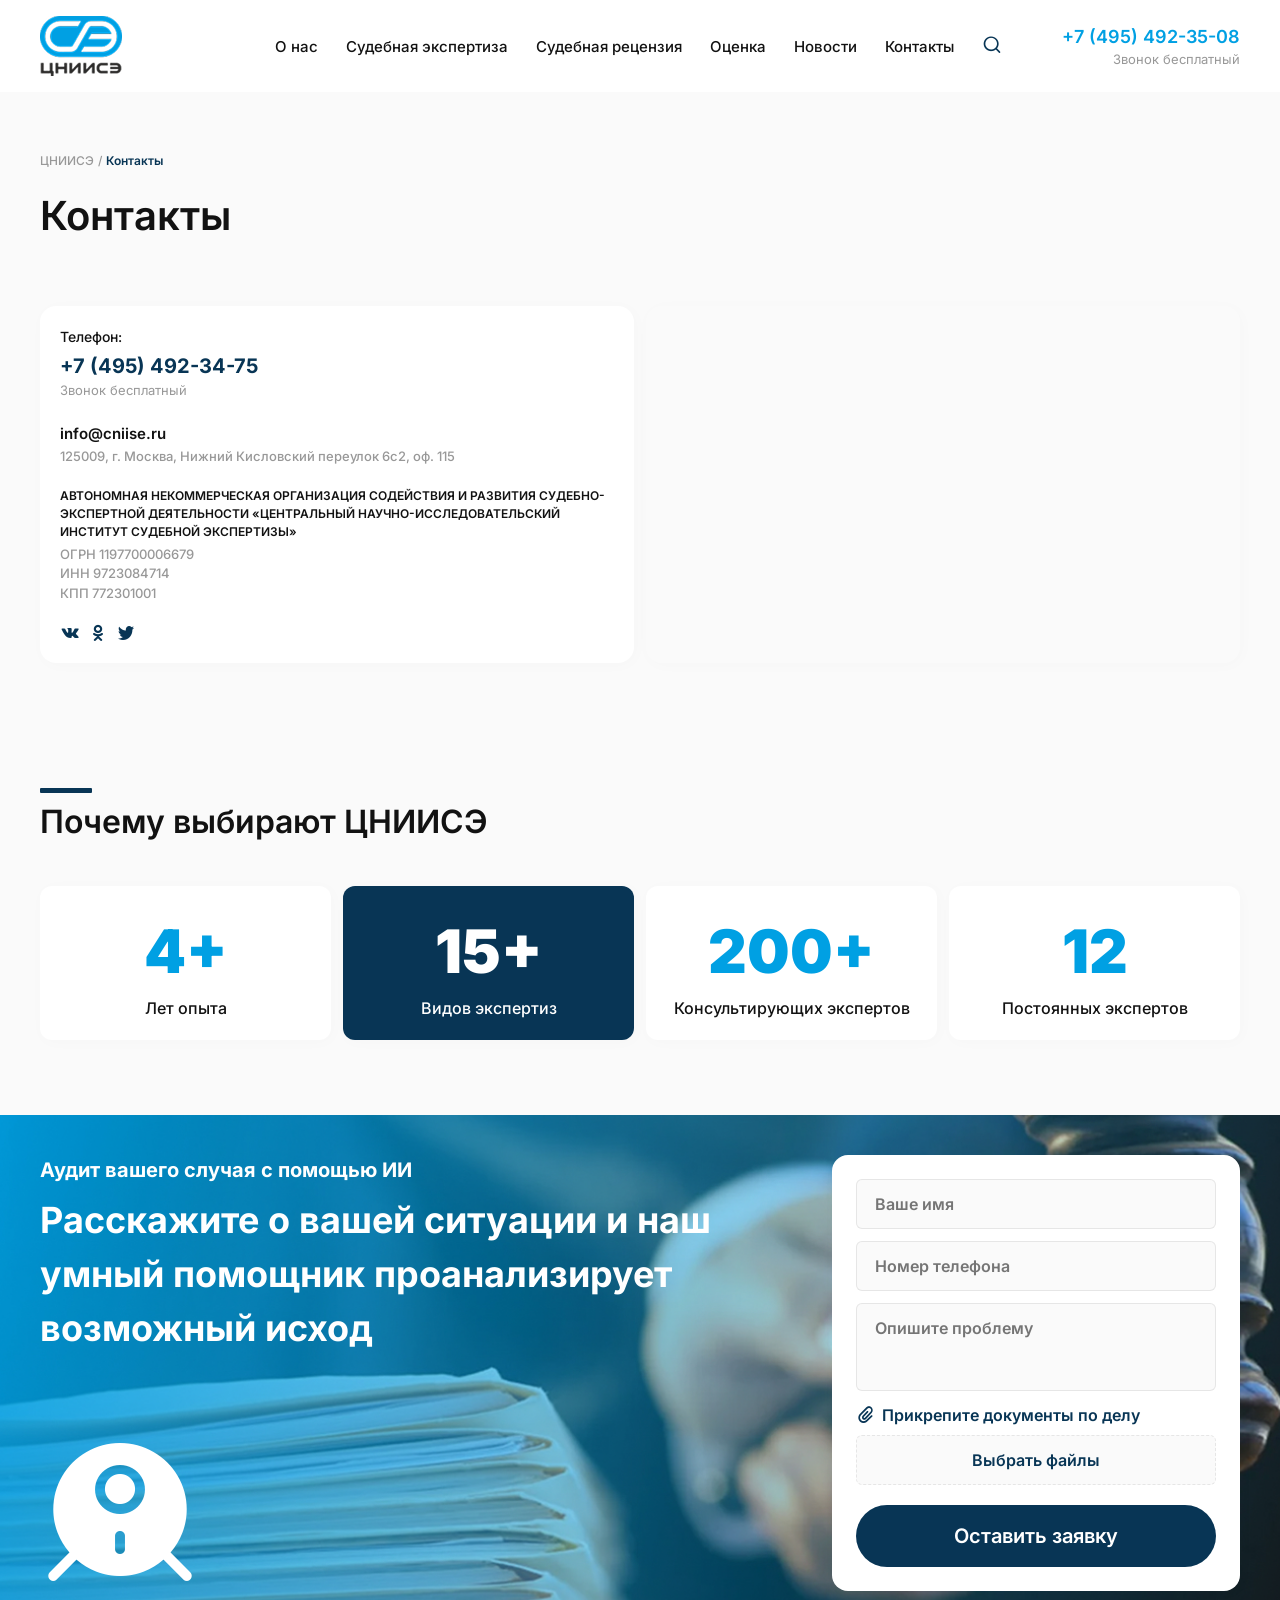
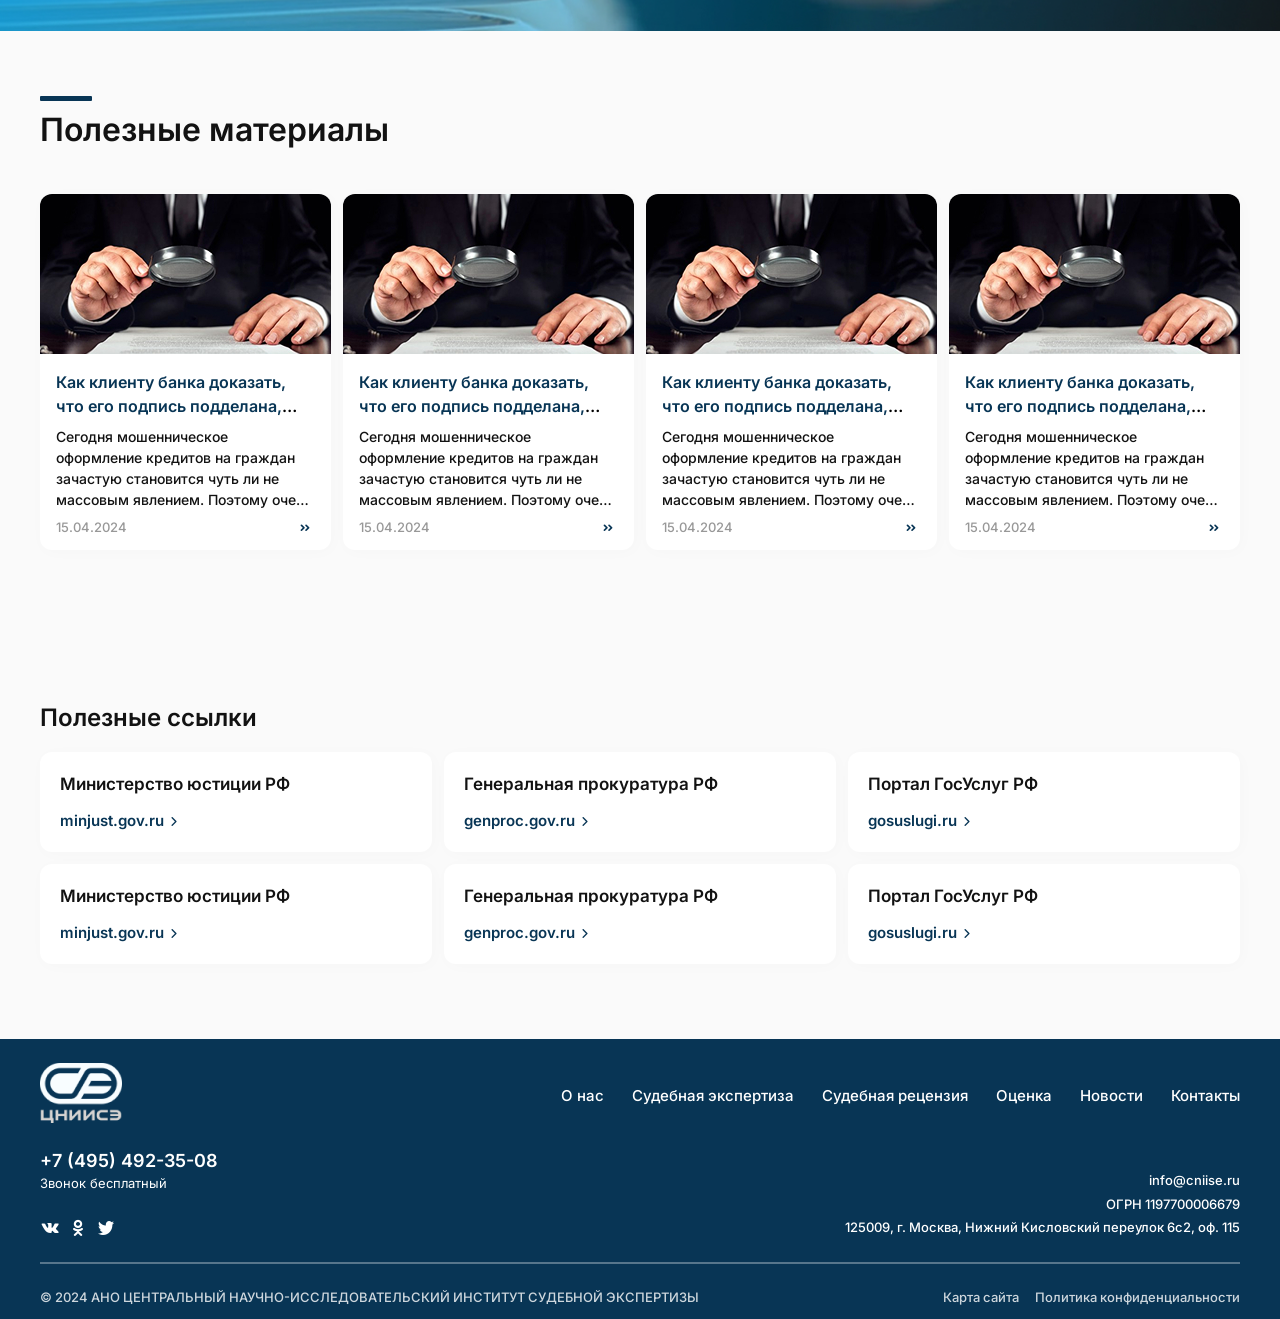
==== contacts.html @ 1721147f "first commit" ====
<!doctype html>
<html lang="en">
  <head>
    <meta charset="UTF-8" />
    <meta name="viewport" content="width=device-width, initial-scale=1.0" />
    <title>Contacts</title>
    <link rel="stylesheet" href="css/font.css" />
    <link rel="stylesheet" href="css/cniise-icons.css" />
    <link rel="stylesheet" href="css/swiper-bundle.min.css" />
    <link rel="stylesheet" href="css/style.css" />
  </head>

  <body>
    <header class="header">
      <div class="container">
        <div class="header__wrapper">
          <a href="#" class="header__logo"
            ><img src="img/logo.png" alt="ЦНИИСЭ"
          /></a>
          <div class="header__inner">
            <nav class="header__nav">
              <ul class="header__list">
                <li><a href="#">О нас</a></li>
                <li><a href="#">Судебная экспертиза</a></li>
                <li><a href="#">Судебная рецензия</a></li>
                <li><a href="#">Оценка</a></li>
                <li><a href="#">Новости</a></li>
                <li><a href="#">Контакты</a></li>
              </ul>
              <button class="header__search">
                <i class="icon-magnifier"></i>
              </button>
            </nav>
            <div class="header__contact">
              <a href="tel:+74954923508">+7 (495) 492-35-08</a>
              <span>Звонок бесплатный</span>
            </div>
          </div>
        </div>
      </div>
    </header>

    <main class="main">
      <section class="page-header">
        <div class="container">
          <nav class="breadcrumbs">
            <ol>
              <li><a href="#">ЦНИИСЭ</a></li>
              <li>Контакты</li>
            </ol>
          </nav>
          <h1 class="page-title">Контакты</h1>
        </div>
      </section>

      <section class="contacts">
        <div class="container">
          <div class="contacts__wrapper">
            <div class="contacts__card">
              <div class="contacts__card-phone">
                <div>Телефон:</div>
                <a href="tel:+74954923475">+7 (495) 492-34-75</a>
                <span>Звонок бесплатный</span>
              </div>
              <div class="contacts__card-info">
                <a href="mailto:info@cniise.ru">info@cniise.ru</a>
                <address>
                  125009, г. Москва, Нижний Кисловский переулок 6с2, оф. 115
                </address>
              </div>
              <div class="contacts__card-company">
                <p class="contacts__card-about">
                  АВТОНОМНАЯ НЕКОММЕРЧЕСКАЯ ОРГАНИЗАЦИЯ СОДЕЙСТВИЯ И РАЗВИТИЯ
                  СУДЕБНО-ЭКСПЕРТНОЙ ДЕЯТЕЛЬНОСТИ «ЦЕНТРАЛЬНЫЙ
                  НАУЧНО-ИССЛЕДОВАТЕЛЬСКИЙ ИНСТИТУТ СУДЕБНОЙ ЭКСПЕРТИЗЫ»
                </p>
                <div class="contacts__card-details">
                  <div>ОГРН 1197700006679</div>
                  <div>ИНН 9723084714</div>
                  <div>КПП 772301001</div>
                </div>
              </div>
              <div class="contacts__card-social">
                <a href="#"><i class="icon-vk"></i></a>
                <a href="#"><i class="icon-odnoklassniki"></i></a>
                <a href="#"><i class="icon-twitter"></i></a>
              </div>
            </div>
            <div class="contacts__map">
              <script
                type="text/javascript"
                charset="utf-8"
                async
                src="https://api-maps.yandex.ru/services/constructor/1.0/js/?um=constructor%3A1b1fb6edeef3d61a276e6dea4235d1ed98db77fc0da436e5930deaea07fbec72&amp;width=100%25&amp;height=auto&amp;lang=ru_RU&amp;scroll=true"
              ></script>
            </div>
          </div>
        </div>
      </section>

      <section class="choice section">
        <div class="container">
          <h2 class="title title_section">Почему выбирают ЦНИИСЭ</h2>
          <div class="choice__wrapper">
            <div class="choice__counter">
              <div class="choice__counter-state">4+</div>
              <div class="choice__counter-text">Лет опыта</div>
            </div>
            <div class="choice__counter choice__counter_accent">
              <div class="choice__counter-state">15+</div>
              <div class="choice__counter-text">Видов экспертиз</div>
            </div>
            <div class="choice__counter">
              <div class="choice__counter-state">200+</div>
              <div class="choice__counter-text">Консультирующих экспертов</div>
            </div>
            <div class="choice__counter">
              <div class="choice__counter-state">12</div>
              <div class="choice__counter-text">Постоянных экспертов</div>
            </div>
          </div>
        </div>
      </section>

      <section class="cta">
        <div class="container">
          <div class="cta__grid">
            <div class="cta__wrapper">
              <div class="cta__text">
                <h2>Аудит вашего случая с помощью ИИ</h2>
                <p>
                  Расскажите о вашей ситуации и наш умный помощник
                  проанализирует возможный исход
                </p>
              </div>
              <i class="icon-smart-vacuum-cleaner"></i>
            </div>
            <form action="#" class="form">
              <input
                class="input"
                type="text"
                name="userName"
                id="userName"
                placeholder="Ваше имя"
                required
              />
              <input
                class="input"
                type="tel"
                name="userTel"
                id="userTel"
                placeholder="Номер телефона"
                required
              />
              <textarea
                class="input input_textarea"
                name="userMessage"
                id="userMessage"
                placeholder="Опишите проблему"
              ></textarea>
              <div class="file">
                <div class="file__title">
                  <i class="icon-attach"></i>
                  <span>Прикрепите документы по делу</span>
                </div>
                <label class="file__drop">
                  <input type="file" class="file__input" multiple hidden />
                  Выбрать файлы
                </label>
                <div class="file__list"></div>
              </div>
              <button class="button button_submit" type="submit">
                Оставить заявку
              </button>
            </form>
          </div>
        </div>
      </section>

      <section class="materials section">
        <div class="container">
          <h2 class="title title_section">Полезные материалы</h2>
          <div class="materials__wrapper">
            <div class="materials__item">
              <a href="#" class="materials__item-image"
                ><img src="img/post.jpg" alt="Post"
              /></a>
              <div class="materials__item-body">
                <h3 class="materials__item-title">
                  <a href="#"
                    >Как клиенту банка доказать, что его подпись подделана,
                    объяснил Верховный суд</a
                  >
                </h3>
                <p class="materials__item-excerpt">
                  Сегодня мошенническое оформление кредитов на граждан зачастую
                  становится чуть ли не массовым явлением. Поэтому очень важным
                  можно назвать разъяснения, которые сделал Верховный суд РФ.
                  Высокая судебная инстанция объяснила, как следует поступать в
                  спорных случаях, если надо удостовериться в правильности
                  подписи клиента банка.
                </p>
              </div>
              <div class="materials__item-footer">
                <time datetime="2024-04-15">15.04.2024</time>
                <a href="#"><i class="icon-double-chevron-right"></i></a>
              </div>
            </div>
            <div class="materials__item">
              <a href="#" class="materials__item-image"
                ><img src="img/post.jpg" alt="Post"
              /></a>
              <div class="materials__item-body">
                <h3 class="materials__item-title">
                  <a href="#"
                    >Как клиенту банка доказать, что его подпись подделана,
                    объяснил Верховный суд</a
                  >
                </h3>
                <p class="materials__item-excerpt">
                  Сегодня мошенническое оформление кредитов на граждан зачастую
                  становится чуть ли не массовым явлением. Поэтому очень важным
                  можно назвать разъяснения, которые сделал Верховный суд РФ.
                  Высокая судебная инстанция объяснила, как следует поступать в
                  спорных случаях, если надо удостовериться в правильности
                  подписи клиента банка.
                </p>
              </div>
              <div class="materials__item-footer">
                <time datetime="2024-04-15">15.04.2024</time>
                <a href="#"><i class="icon-double-chevron-right"></i></a>
              </div>
            </div>
            <div class="materials__item">
              <a href="#" class="materials__item-image"
                ><img src="img/post.jpg" alt="Post"
              /></a>
              <div class="materials__item-body">
                <h3 class="materials__item-title">
                  <a href="#"
                    >Как клиенту банка доказать, что его подпись подделана,
                    объяснил Верховный суд</a
                  >
                </h3>
                <p class="materials__item-excerpt">
                  Сегодня мошенническое оформление кредитов на граждан зачастую
                  становится чуть ли не массовым явлением. Поэтому очень важным
                  можно назвать разъяснения, которые сделал Верховный суд РФ.
                  Высокая судебная инстанция объяснила, как следует поступать в
                  спорных случаях, если надо удостовериться в правильности
                  подписи клиента банка.
                </p>
              </div>
              <div class="materials__item-footer">
                <time datetime="2024-04-15">15.04.2024</time>
                <a href="#"><i class="icon-double-chevron-right"></i></a>
              </div>
            </div>
            <div class="materials__item">
              <a href="#" class="materials__item-image"
                ><img src="img/post.jpg" alt="Post"
              /></a>
              <div class="materials__item-body">
                <h3 class="materials__item-title">
                  <a href="#"
                    >Как клиенту банка доказать, что его подпись подделана,
                    объяснил Верховный суд</a
                  >
                </h3>
                <p class="materials__item-excerpt">
                  Сегодня мошенническое оформление кредитов на граждан зачастую
                  становится чуть ли не массовым явлением. Поэтому очень важным
                  можно назвать разъяснения, которые сделал Верховный суд РФ.
                  Высокая судебная инстанция объяснила, как следует поступать в
                  спорных случаях, если надо удостовериться в правильности
                  подписи клиента банка.
                </p>
              </div>
              <div class="materials__item-footer">
                <time datetime="2024-04-15">15.04.2024</time>
                <a href="#"><i class="icon-double-chevron-right"></i></a>
              </div>
            </div>
          </div>
        </div>
      </section>

      <section class="links section">
        <div class="container">
          <h2 class="title">Полезные ссылки</h2>
          <div class="links__wrapper">
            <div class="links__item">
              <h3 class="links__item-name">Министерство юстиции РФ</h3>
              <a href="#" class="links__item-site" target="_blank">
                <span>minjust.gov.ru</span>
                <i class="icon-right-arrow"></i>
              </a>
            </div>
            <div class="links__item">
              <h3 class="links__item-name">Генеральная прокуратура РФ</h3>
              <a href="#" class="links__item-site" target="_blank">
                <span>genproc.gov.ru</span>
                <i class="icon-right-arrow"></i>
              </a>
            </div>
            <div class="links__item">
              <h3 class="links__item-name">Портал ГосУслуг РФ</h3>
              <a href="#" class="links__item-site" target="_blank">
                <span>gosuslugi.ru</span>
                <i class="icon-right-arrow"></i>
              </a>
            </div>
            <div class="links__item">
              <h3 class="links__item-name">Министерство юстиции РФ</h3>
              <a href="#" class="links__item-site" target="_blank">
                <span>minjust.gov.ru</span>
                <i class="icon-right-arrow"></i>
              </a>
            </div>
            <div class="links__item">
              <h3 class="links__item-name">Генеральная прокуратура РФ</h3>
              <a href="#" class="links__item-site" target="_blank">
                <span>genproc.gov.ru</span>
                <i class="icon-right-arrow"></i>
              </a>
            </div>
            <div class="links__item">
              <h3 class="links__item-name">Портал ГосУслуг РФ</h3>
              <a href="#" class="links__item-site" target="_blank">
                <span>gosuslugi.ru</span>
                <i class="icon-right-arrow"></i>
              </a>
            </div>
          </div>
        </div>
      </section>
    </main>

    <footer class="footer">
      <div class="container">
        <div class="footer__wrapper">
          <div class="footer__left">
            <a href="#" class="footer__logo"
              ><img src="img/logo-white.png" alt="ЦНИИСЭ"
            /></a>
            <div class="footer__contacts">
              <div class="footer__phone">
                <a href="tel:+74954923508">+7 (495) 492-35-08</a>
                <span>Звонок бесплатный</span>
              </div>
              <div class="footer__social">
                <a href="#"><i class="icon-vk"></i></a>
                <a href="#"><i class="icon-odnoklassniki"></i></a>
                <a href="#"><i class="icon-twitter"></i></a>
              </div>
            </div>
          </div>
          <div class="footer__right">
            <nav class="footer__nav">
              <ul>
                <li><a href="#">О нас</a></li>
                <li><a href="#">Судебная экспертиза</a></li>
                <li><a href="#">Судебная рецензия</a></li>
                <li><a href="#">Оценка</a></li>
                <li><a href="#">Новости</a></li>
                <li><a href="#">Контакты</a></li>
              </ul>
            </nav>
            <div class="footer__info">
              <a href="mailto:info@cniise.ru">info@cniise.ru</a>
              <div>ОГРН 1197700006679</div>
              <address>
                125009, г. Москва, Нижний Кисловский переулок 6с2, оф. 115
              </address>
            </div>
          </div>
        </div>
        <div class="footer__line"></div>
        <div class="footer__bottom">
          <div class="footer__copyright">
            © 2024 АНО ЦЕНТРАЛЬНЫЙ НАУЧНО-ИССЛЕДОВАТЕЛЬСКИЙ ИНСТИТУТ СУДЕБНОЙ
            ЭКСПЕРТИЗЫ
          </div>
          <div class="footer__links">
            <a href="#">Карта сайта</a>
            <a href="#">Политика конфиденциальности</a>
          </div>
        </div>
      </div>
    </footer>

    <script src="js/swiper-bundle.min.js"></script>
    <script src="js/script.js"></script>
  </body>
</html>
---- css/font.css ----
/* inter-regular - cyrillic_latin */
@font-face {
  font-display: swap; /* Check https://developer.mozilla.org/en-US/docs/Web/CSS/@font-face/font-display for other options. */
  font-family: "Inter";
  font-style: normal;
  font-weight: 400;
  src: url("../font/inter-v20-cyrillic_latin-regular.woff2") format("woff2"); /* Chrome 36+, Opera 23+, Firefox 39+, Safari 12+, iOS 10+ */
}
/* inter-500 - cyrillic_latin */
@font-face {
  font-display: swap; /* Check https://developer.mozilla.org/en-US/docs/Web/CSS/@font-face/font-display for other options. */
  font-family: "Inter";
  font-style: normal;
  font-weight: 500;
  src: url("../font/inter-v20-cyrillic_latin-500.woff2") format("woff2"); /* Chrome 36+, Opera 23+, Firefox 39+, Safari 12+, iOS 10+ */
}
/* inter-600 - cyrillic_latin */
@font-face {
  font-display: swap; /* Check https://developer.mozilla.org/en-US/docs/Web/CSS/@font-face/font-display for other options. */
  font-family: "Inter";
  font-style: normal;
  font-weight: 600;
  src: url("../font/inter-v20-cyrillic_latin-600.woff2") format("woff2"); /* Chrome 36+, Opera 23+, Firefox 39+, Safari 12+, iOS 10+ */
}
/* inter-700 - cyrillic_latin */
@font-face {
  font-display: swap; /* Check https://developer.mozilla.org/en-US/docs/Web/CSS/@font-face/font-display for other options. */
  font-family: "Inter";
  font-style: normal;
  font-weight: 700;
  src: url("../font/inter-v20-cyrillic_latin-700.woff2") format("woff2"); /* Chrome 36+, Opera 23+, Firefox 39+, Safari 12+, iOS 10+ */
}
/* inter-900 - cyrillic_latin */
@font-face {
  font-display: swap; /* Check https://developer.mozilla.org/en-US/docs/Web/CSS/@font-face/font-display for other options. */
  font-family: "Inter";
  font-style: normal;
  font-weight: 900;
  src: url("../font/inter-v20-cyrillic_latin-900.woff2") format("woff2"); /* Chrome 36+, Opera 23+, Firefox 39+, Safari 12+, iOS 10+ */
}
---- css/cniise-icons.css ----
@font-face {
  font-family: "cniise-icons";
  src: url("../font/cniise-icons.eot?21814884");
  src:
    url("../font/cniise-icons.eot?21814884#iefix") format("embedded-opentype"),
    url("../font/cniise-icons.woff2?21814884") format("woff2"),
    url("../font/cniise-icons.woff?21814884") format("woff"),
    url("../font/cniise-icons.ttf?21814884") format("truetype"),
    url("../font/cniise-icons.svg?21814884#cniise-icons") format("svg");
  font-weight: normal;
  font-style: normal;
}
/* Chrome hack: SVG is rendered more smooth in Windozze. 100% magic, uncomment if you need it. */
/* Note, that will break hinting! In other OS-es font will be not as sharp as it could be */
/*
@media screen and (-webkit-min-device-pixel-ratio:0) {
  @font-face {
    font-family: 'cniise-icons';
    src: url('../font/cniise-icons.svg?21814884#cniise-icons') format('svg');
  }
}
*/
[class^="icon-"]:before,
[class*=" icon-"]:before {
  font-family: "cniise-icons";
  font-style: normal;
  font-weight: normal;
  speak: never;

  display: inline-block;
  text-decoration: inherit;
  width: 1em;
  /* margin-right: 0.2em; */
  text-align: center;
  /* opacity: .8; */

  /* For safety - reset parent styles, that can break glyph codes*/
  font-variant: normal;
  text-transform: none;

  /* fix buttons height, for twitter bootstrap */
  line-height: 1em;

  /* Animation center compensation - margins should be symmetric */
  /* remove if not needed */
  /* margin-left: 0.2em; */

  /* you can be more comfortable with increased icons size */
  /* font-size: 120%; */

  /* Font smoothing. That was taken from TWBS */
  -webkit-font-smoothing: antialiased;
  -moz-osx-font-smoothing: grayscale;

  /* Uncomment for 3D effect */
  /* text-shadow: 1px 1px 1px rgba(127, 127, 127, 0.3); */
}

.icon-banknote:before {
  content: "\e800";
} /* '' */
.icon-buildings:before {
  content: "\e801";
} /* '' */
.icon-cup-star:before {
  content: "\e802";
} /* '' */
.icon-graph:before {
  content: "\e803";
} /* '' */
.icon-heart-pulse:before {
  content: "\e804";
} /* '' */
.icon-minimalistic-magnifer:before {
  content: "\e805";
} /* '' */
.icon-money-bag:before {
  content: "\e806";
} /* '' */
.icon-pen:before {
  content: "\e807";
} /* '' */
.icon-monitor:before {
  content: "\e808";
} /* '' */
.icon-smart-vacuum-cleaner:before {
  content: "\e809";
} /* '' */
.icon-star:before {
  content: "\e80a";
} /* '' */
.icon-odnoklassniki:before {
  content: "\e80b";
} /* '' */
.icon-text-square:before {
  content: "\e80c";
} /* '' */
.icon-vk:before {
  content: "\e80d";
} /* '' */
.icon-test-tube:before {
  content: "\e80e";
} /* '' */
.icon-users-group-rounded:before {
  content: "\e80f";
} /* '' */
.icon-twitter:before {
  content: "\e810";
} /* '' */
.icon-document-text:before {
  content: "\e811";
} /* '' */
.icon-wallet-money:before {
  content: "\e812";
} /* '' */
.icon-attach:before {
  content: "\e813";
} /* '' */
.icon-close:before {
  content: "\e814";
} /* '' */
.icon-magnifier:before {
  content: "\e815";
} /* '' */
.icon-menu:before {
  content: "\e816";
} /* '' */
.icon-double-chevron-right:before {
  content: "\e817";
} /* '' */
.icon-left-arrow:before {
  content: "\e818";
} /* '' */
.icon-right-arrow:before {
  content: "\e819";
} /* '' */
.icon-down-arrow:before {
  content: "\e81a";
} /* '' */
---- css/style.css ----
*, *::before, *::after {
  box-sizing: border-box;
}

*:not(dialog) {
  margin: 0;
}

html {
  interpolate-size: allow-keywords;
}

body {
  line-height: 1.5;
  -webkit-font-smoothing: antialiased;
}

img, picture, video, canvas, svg {
  display: block;
  max-width: 100%;
}

input, button, textarea, select {
  font: inherit;
}

p, h1, h2, h3, h4, h5, h6 {
  overflow-wrap: break-word;
}

p {
  text-wrap: pretty;
}

h1, h2, h3, h4, h5, h6 {
  text-wrap: balance;
}

#root, #__next {
  isolation: isolate;
}

html {
  font-family: "Inter", sans-serif;
}

body {
  background: #fafafa;
}

.page {
  background: url("../img/bg-page.svg") center center/cover no-repeat;
}

.container {
  max-width: 1200px;
  margin: 0 auto;
  position: relative;
}

.header {
  padding: 16px 0;
  background: #fff;
}
.header__wrapper {
  display: flex;
  align-items: center;
  justify-content: space-between;
}
.header__inner {
  display: flex;
  align-items: center;
  -moz-column-gap: 60px;
       column-gap: 60px;
}
.header__nav {
  display: flex;
  align-items: center;
  -moz-column-gap: 28px;
       column-gap: 28px;
}
.header__list {
  display: flex;
  align-items: center;
  -moz-column-gap: 28px;
       column-gap: 28px;
  list-style-type: none;
  padding: 0;
}
.header__list a {
  font-weight: 500;
  font-size: 15px;
  color: #121212;
  text-decoration: none;
  transition: all 0.25s;
}
.header__list a:hover {
  color: #00a0e3;
}
.header__search {
  border: none;
  background: none;
  padding: 0;
  cursor: pointer;
  color: #083555;
  transition: all 0.25s;
}
.header__search:hover {
  color: #00a0e3;
}
.header__search i {
  font-size: 20px;
  line-height: 20px;
}
.header__contact {
  display: flex;
  flex-direction: column;
  align-items: end;
}
.header__contact a {
  font-weight: 600;
  font-size: 18px;
  color: #00a0e3;
  text-decoration: none;
}
.header__contact span {
  font-weight: 400;
  font-size: 13px;
  color: #989898;
}

.button {
  border-radius: 52px;
  padding: 16px 24px;
  font-weight: 600;
  text-decoration: none;
  transition: all 0.25s;
  cursor: pointer;
  border: none;
  background: #083555;
  font-size: 20px;
  color: #fff;
}
.button:hover {
  opacity: 0.9;
}
.button_light {
  font-size: 18px;
  background: #fff;
  color: #083555;
}
.button_light:hover {
  opacity: 0.94;
}
.button_submit {
  width: 100%;
  margin-top: 8px;
}
.button_callback {
  padding: 12px 32px;
  font-size: 16px;
}

.link {
  display: flex;
  align-items: center;
  -moz-column-gap: 2px;
       column-gap: 2px;
  text-decoration: none;
  transition: all 0.25s;
}
.link span {
  font-weight: 600;
  font-size: 18px;
}
.link i {
  font-size: 20px;
  line-height: 20px;
}
.link_light {
  color: #fff;
}
.link_light:hover {
  opacity: 0.9;
}

.promo {
  background: url("../img/bg-hero.jpg") center center/cover no-repeat;
  padding: 77px 0;
}
.promo_page {
  padding: 28px 0 109px 0;
}
.promo_page .promo__title {
  margin-top: 66px;
  max-width: 774px;
}
.promo_page .promo__text {
  font-size: 16px;
  max-width: 822px;
}
.promo_page .promo__features {
  bottom: -109px;
}
.promo__title {
  font-weight: 700;
  font-size: 40px;
  color: #fff;
  max-width: 600px;
}
.promo__text {
  font-weight: 600;
  font-size: 20px;
  color: #fff;
  margin-top: 8px;
}
.promo__wrapper {
  margin-top: 52px;
  display: flex;
  align-items: center;
  -moz-column-gap: 40px;
       column-gap: 40px;
}
.promo__features {
  display: flex;
  -moz-column-gap: 8px;
       column-gap: 8px;
  position: absolute;
  right: 0;
  bottom: -77px;
  transform: translateY(50%);
}
.promo-card {
  border-radius: 12px;
  padding: 27px 20px;
  width: 204px;
  height: 262px;
  box-shadow: 2px 2px 16px 0 rgba(4, 31, 51, 0.02);
  background: #083555;
  text-align: center;
}
.promo-card_accent {
  background: #00a0e3;
}
.promo-card__image {
  margin: 0 auto;
}
.promo-card__place {
  font-weight: 900;
  font-size: 80px;
  color: #fff;
  line-height: 80px;
}
.promo-card__place span {
  font-weight: 700;
  font-size: 18px;
  display: block;
  line-height: 18px;
}
.promo-card__title {
  font-weight: 600;
  font-size: 17px;
  text-align: center;
  color: #fff;
  margin-top: 20px;
}
.promo-card__text {
  font-weight: 500;
  font-size: 14px;
  text-align: center;
  color: #fff;
  margin-top: 6px;
}

.section {
  padding: 75px 0;
}

.title {
  font-weight: 600;
  color: #121212;
}
.title_section {
  font-size: 32px;
  position: relative;
}
.title_section::before {
  content: "";
  border-radius: 1px;
  width: 52px;
  height: 5px;
  background: #083555;
  position: absolute;
  top: -10px;
  left: 0;
}
.title_medium {
  font-size: 24px;
}

.services {
  overflow: hidden;
}
.services__header {
  display: flex;
  justify-content: space-between;
  align-items: center;
  margin-top: 40px;
}
.services__controls {
  display: flex;
  align-items: center;
  -moz-column-gap: 4px;
       column-gap: 4px;
}
.services__arrow {
  font-size: 24px;
  line-height: 24px;
  color: #083555;
  transition: all 0.25s;
  cursor: pointer;
}
.services__arrow:hover {
  opacity: 0.9;
}
.services__arrow.swiper-button-disabled {
  color: #989898;
}
.services__all {
  font-weight: 600;
  font-size: 15px;
  color: #083555;
  display: flex;
  align-items: center;
  -moz-column-gap: 2px;
       column-gap: 2px;
  text-decoration: none;
  transition: all 0.25s;
}
.services__all:hover {
  opacity: 0.9;
}
.services__all i {
  font-size: 16px;
  line-height: 16px;
}
.services__slider {
  margin-top: 12px;
  overflow: visible;
}
.services__other {
  margin-top: 40px;
}
.services__wrapper {
  margin-top: 16px;
  display: grid;
  grid-template-columns: repeat(2, 1fr);
  -moz-column-gap: 12px;
       column-gap: 12px;
}

.card {
  border-radius: 12px;
  padding: 20px;
  box-shadow: 2px 2px 16px 0 rgba(4, 31, 51, 0.02);
  background: #fff;
}
.card_horizontal {
  display: flex;
  align-items: center;
  justify-content: space-between;
}
.card_horizontal .card__footer {
  margin-top: 0;
}
.card_about {
  padding: 16px;
}
.card__header {
  display: flex;
  align-items: center;
  -moz-column-gap: 12px;
       column-gap: 12px;
}
.card__header i {
  font-size: 52px;
  line-height: 52px;
  color: #00a0e3;
}
.card__header_about i {
  font-size: 32px;
  line-height: 32px;
}
.card__title {
  font-weight: 600;
  font-size: 18px;
  color: #121212;
}
.card__body {
  border-radius: 12px;
  padding: 20px;
  background: #fafafa;
  margin-top: 20px;
}
.card__list {
  padding: 0;
  list-style-type: none;
  display: flex;
  flex-direction: column;
  row-gap: 8px;
}
.card__list a {
  text-decoration: none;
  display: flex;
  justify-content: space-between;
  align-items: center;
}
.card__list a:hover span, .card__list a:hover i {
  color: #083555;
}
.card__list a span {
  font-weight: 500;
  font-size: 15px;
  color: #121212;
  transition: all 0.25s;
}
.card__list a i {
  font-size: 18px;
  line-height: 18px;
  color: #989898;
  transition: all 0.25s;
}
.card__footer {
  margin-top: 20px;
}
.card__more {
  font-weight: 600;
  font-size: 15px;
  color: #083555;
  display: flex;
  align-items: center;
  -moz-column-gap: 2px;
       column-gap: 2px;
  transition: all 0.25s;
  text-decoration: none;
}
.card__more:hover {
  opacity: 0.9;
}
.card__more i {
  font-size: 16px;
  line-height: 16px;
}
.card__text {
  font-weight: 500;
  font-size: 14px;
  color: #121212;
  margin-top: 16px;
}

.cta {
  background: url("../img/bg.jpg") center center/cover no-repeat;
  padding: 40px 0;
}
.cta_today {
  padding: 80px 0;
}
.cta__grid {
  display: grid;
  grid-template-columns: 740px 408px;
  -moz-column-gap: 52px;
       column-gap: 52px;
}
.cta__flex {
  display: flex;
  align-items: center;
  justify-content: space-between;
}
.cta__wrapper {
  display: flex;
  flex-direction: column;
  row-gap: 56px;
  justify-content: space-between;
}
.cta__wrapper i {
  font-size: 160px;
  line-height: 160px;
  color: #fff;
}
.cta__text h2 {
  font-weight: 700;
  font-size: 20px;
  color: #fff;
}
.cta__text p {
  font-weight: 700;
  font-size: 36px;
  color: #fff;
  margin-top: 8px;
}

.form {
  border-radius: 16px;
  padding: 24px;
  box-shadow: 2px 2px 16px 0 rgba(4, 31, 51, 0.02);
  background: #fff;
  display: flex;
  flex-direction: column;
  row-gap: 12px;
}
.form-callback {
  display: flex;
  align-items: center;
  justify-content: start;
  -moz-column-gap: 16px;
       column-gap: 16px;
  margin-top: 32px;
}
.form-callback .input {
  max-width: 280px;
}
.form-callback_promo {
  margin-top: 52px;
}
.form-callback_promo .input {
  max-width: 240px;
}

.input {
  border: 1px solid rgba(152, 152, 152, 0.2);
  border-radius: 6px;
  padding: 12px 18px;
  background: #fafafa;
  font-weight: 600;
  font-size: 16px;
  color: #083555;
  width: 100%;
}
.input_textarea {
  height: 88px;
  resize: none;
}

.file__title {
  font-weight: 600;
  font-size: 16px;
  color: #083555;
  display: flex;
  align-items: center;
  -moz-column-gap: 6px;
       column-gap: 6px;
}
.file__title i {
  font-size: 20px;
  line-height: 20px;
}
.file__drop {
  border: 1px dashed rgba(152, 152, 152, 0.2);
  border-radius: 6px;
  padding: 12px 18px;
  background: #fafafa;
  font-weight: 600;
  font-size: 16px;
  color: #083555;
  width: 100%;
  margin-top: 8px;
  transition: all 0.25s;
  cursor: pointer;
  display: flex;
  align-items: center;
  justify-content: center;
}
.file__drop:hover {
  border-color: #083555;
}
.file__list {
  margin-top: 8px;
  border: 1px solid rgba(152, 152, 152, 0.2);
  border-radius: 6px;
  padding: 12px 16px;
  background: #fafafa;
  display: none;
}
.file__list.active {
  display: flex;
  flex-direction: column;
}
.file__item {
  display: flex;
  justify-content: space-between;
  align-items: center;
}
.file__name {
  font-weight: 500;
  font-size: 14px;
  color: #121212;
}
.file__remove {
  cursor: pointer;
  opacity: 0.32;
  transition: all 0.25s;
}
.file__remove i {
  font-size: 12px;
  line-height: 12px;
}
.file__remove:hover {
  opacity: 1;
}

.choice_service .choice__wrapper {
  grid-template-columns: repeat(3, 1fr);
}
.choice__wrapper {
  margin-top: 40px;
  display: grid;
  grid-template-columns: repeat(4, 1fr);
  -moz-column-gap: 12px;
       column-gap: 12px;
}
.choice__counter {
  border-radius: 12px;
  padding: 20px;
  box-shadow: 2px 2px 16px 0 rgba(4, 31, 51, 0.02);
  background: #fff;
}
.choice__counter_accent {
  background: #083555;
}
.choice__counter_accent .choice__counter-state, .choice__counter_accent .choice__counter-text {
  color: #fff;
}
.choice__counter-state {
  font-weight: 900;
  font-size: 60px;
  text-align: center;
  color: #00a0e3;
}
.choice__counter-text {
  font-weight: 500;
  font-size: 16px;
  text-align: center;
  color: #121212;
}

.about__wrapper {
  display: grid;
  grid-template-columns: 856px 320px;
  -moz-column-gap: 24px;
       column-gap: 24px;
}
.about__description {
  font-weight: 500;
  font-size: 15px;
  color: #121212;
  margin-top: 12px;
}
.about__services {
  margin-top: 40px;
}
.about__items {
  margin-top: 16px;
  display: flex;
  flex-direction: column;
  row-gap: 12px;
}
.about__images {
  display: flex;
  flex-direction: column;
  row-gap: 32px;
}
.about__images img {
  box-shadow: 2px 2px 16px 0 rgba(4, 31, 51, 0.02);
}

.results {
  overflow: hidden;
}
.results__controls {
  display: flex;
  justify-content: end;
  -moz-column-gap: 4px;
       column-gap: 4px;
  margin-top: 4px;
}
.results__arrow {
  font-size: 24px;
  line-height: 24px;
  color: #083555;
  transition: all 0.25s;
  cursor: pointer;
}
.results__arrow:hover {
  opacity: 0.9;
}
.results__arrow.swiper-button-disabled {
  color: #989898;
}
.results__slider {
  margin-top: 12px;
  overflow: visible;
}
.results__slider .swiper-slide {
  width: 897px;
}
.results__item {
  border-radius: 12px;
  padding: 24px;
  box-shadow: 2px 2px 16px 0 rgba(4, 31, 51, 0.02);
  background: #fff;
}
.results__item-header {
  display: flex;
  align-items: center;
  justify-content: space-between;
}
.results__item-title {
  font-weight: 600;
  font-size: 20px;
  color: #121212;
}
.results__item-label {
  font-weight: 500;
  font-size: 13px;
  color: #989898;
}
.results__item-body {
  margin-top: 24px;
  display: grid;
  grid-template-columns: repeat(2, 1fr);
  -moz-column-gap: 24px;
       column-gap: 24px;
}
.results__item-task {
  padding: 24px;
}
.results__item-solution {
  border-radius: 12px;
  padding: 24px 24px 16px;
  background: #fafafa;
}
.results__item-subtitle {
  font-weight: 600;
  font-size: 16px;
  color: #121212;
}
.results__item-content {
  font-weight: 500;
  font-size: 14px;
  color: #121212;
  margin-top: 6px;
}
.results__item-more {
  font-weight: 500;
  font-size: 14px;
  color: #121212;
  display: -webkit-box;
  -webkit-line-clamp: 6;
  -webkit-box-orient: vertical;
  overflow: hidden;
  transition: all 0.25s;
  margin-top: 6px;
}
.results__item-toggle {
  border: none;
  background: none;
  padding: 0;
  font-weight: 600;
  font-size: 15px;
  color: #083555;
  display: flex;
  align-items: center;
  -moz-column-gap: 2px;
       column-gap: 2px;
  margin-top: 16px;
  margin-left: auto;
  cursor: pointer;
  transition: all 0.25s;
}
.results__item-toggle:hover {
  opacity: 0.9;
}
.results__item-toggle i {
  font-size: 16px;
  line-height: 16px;
  transition: all 0.25s;
}
.results__item.active .results__item-more {
  -webkit-line-clamp: unset;
}
.results__item.active .results__item-toggle i {
  transform: rotate(180deg);
}

.reviews {
  overflow: hidden;
}
.reviews__controls {
  display: flex;
  justify-content: end;
  -moz-column-gap: 4px;
       column-gap: 4px;
  margin-top: 4px;
}
.reviews__arrow {
  font-size: 24px;
  line-height: 24px;
  color: #083555;
  transition: all 0.25s;
  cursor: pointer;
}
.reviews__arrow:hover {
  opacity: 0.9;
}
.reviews__arrow.swiper-button-disabled {
  color: #989898;
}
.reviews__slider {
  margin-top: 12px;
  overflow: visible;
}
.reviews__item {
  border-radius: 12px;
  padding: 20px;
  box-shadow: 2px 2px 16px 0 rgba(4, 31, 51, 0.02);
  background: #fff;
}
.reviews__item-header {
  display: flex;
  align-items: center;
  justify-content: space-between;
}
.reviews__item-name {
  font-weight: 600;
  font-size: 18px;
  color: #121212;
}
.reviews__item-company {
  font-weight: 500;
  font-size: 13px;
  color: #989898;
}
.reviews__item-rating {
  display: flex;
  align-items: center;
  -moz-column-gap: 2px;
       column-gap: 2px;
}
.reviews__item-rating i {
  font-size: 24px;
  line-height: 24px;
  color: #ffd600;
}
.reviews__item-rating span {
  font-weight: 600;
  font-size: 15px;
  color: #121212;
}
.reviews__item-body {
  margin-top: 20px;
  border-radius: 12px;
  padding: 20px 20px 12px;
  background: #fafafa;
}
.reviews__item-more {
  font-weight: 500;
  font-size: 14px;
  color: #121212;
  display: -webkit-box;
  -webkit-line-clamp: 6;
  -webkit-box-orient: vertical;
  overflow: hidden;
  transition: all 0.25s;
}
.reviews__item-toggle {
  border: none;
  background: none;
  padding: 0;
  font-weight: 600;
  font-size: 15px;
  color: #083555;
  display: flex;
  align-items: center;
  -moz-column-gap: 2px;
       column-gap: 2px;
  margin-top: 16px;
  margin-left: auto;
  cursor: pointer;
  transition: all 0.25s;
}
.reviews__item-toggle:hover {
  opacity: 0.9;
}
.reviews__item-toggle i {
  font-size: 16px;
  line-height: 16px;
  transition: all 0.25s;
}
.reviews__item-toggle.active .results__item-more {
  -webkit-line-clamp: unset;
}
.reviews__item-toggle.active .results__item-toggle i {
  transform: rotate(180deg);
}
.reviews__item-footer {
  margin-top: 20px;
}
.reviews__item-open {
  font-weight: 600;
  font-size: 15px;
  color: #083555;
  border: none;
  background: none;
  padding: 0;
  cursor: pointer;
  transition: all 0.25s;
}
.reviews__item-open:hover {
  opacity: 0.9;
}
.reviews__item.active .reviews__item-more {
  -webkit-line-clamp: unset;
}
.reviews__item.active .reviews__item-toggle i {
  transform: rotate(180deg);
}

.materials__wrapper {
  margin-top: 40px;
  display: grid;
  grid-template-columns: repeat(4, 1fr);
  -moz-column-gap: 12px;
       column-gap: 12px;
}
.materials__item {
  border-radius: 12px;
  box-shadow: 2px 2px 16px 0 rgba(4, 31, 51, 0.02);
  background: #fff;
}
.materials__item-image img {
  border-top-left-radius: 12px;
  border-top-right-radius: 12px;
}
.materials__item-body {
  margin-top: 16px;
  padding: 0 16px;
}
.materials__item-title {
  font-weight: 600;
  font-size: 16px;
  display: -webkit-box;
  -webkit-line-clamp: 2;
  -webkit-box-orient: vertical;
  overflow: hidden;
}
.materials__item-title a {
  color: #083555;
  text-decoration: none;
  transition: all 0.25s;
}
.materials__item-title a:hover {
  opacity: 0.9;
}
.materials__item-excerpt {
  font-weight: 500;
  font-size: 14px;
  color: #121212;
  margin-top: 8px;
  display: -webkit-box;
  -webkit-line-clamp: 4;
  -webkit-box-orient: vertical;
  overflow: hidden;
}
.materials__item-footer {
  display: flex;
  align-items: center;
  justify-content: space-between;
  margin-top: 8px;
  padding: 0 16px;
  padding-bottom: 12px;
}
.materials__item-footer time {
  font-weight: 500;
  font-size: 13px;
  color: #989898;
}
.materials__item-footer a {
  font-size: 20px;
  line-height: 20px;
  color: #083555;
  text-decoration: none;
  transition: all 0.25s;
}
.materials__item-footer a:hover {
  opacity: 0.9;
}

.links__wrapper {
  display: grid;
  grid-template-columns: repeat(3, 1fr);
  gap: 12px;
  margin-top: 16px;
}
.links__item {
  border-radius: 12px;
  padding: 20px;
  box-shadow: 2px 2px 16px 0 rgba(4, 31, 51, 0.02);
  background: #fff;
}
.links__item-name {
  font-weight: 600;
  font-size: 17px;
  color: #121212;
}
.links__item-site {
  font-weight: 600;
  font-size: 15px;
  color: #083555;
  transition: all 0.25s;
  display: flex;
  align-items: center;
  -moz-column-gap: 2px;
       column-gap: 2px;
  text-decoration: none;
  margin-top: 12px;
}
.links__item-site:hover {
  opacity: 0.9;
}
.links__item-site i {
  font-size: 16px;
  line-height: 16px;
}

.footer {
  padding: 24px 0 12px 0;
  background: #083555;
}
.footer__wrapper {
  display: flex;
  justify-content: space-between;
}
.footer__contacts {
  margin-top: 24px;
}
.footer__phone {
  display: flex;
  flex-direction: column;
}
.footer__phone a {
  font-weight: 600;
  font-size: 18px;
  color: #fff;
  text-decoration: none;
}
.footer__phone a:hover {
  text-decoration: underline;
}
.footer__phone span {
  font-weight: 400;
  font-size: 13px;
  color: #fff;
}
.footer__social {
  margin-top: 24px;
  display: flex;
  -moz-column-gap: 8px;
       column-gap: 8px;
}
.footer__social a {
  color: #fff;
  font-size: 20px;
  line-height: 20px;
  text-decoration: none;
}
.footer__right {
  display: flex;
  flex-direction: column;
  justify-content: space-between;
}
.footer__nav {
  margin-top: 20px;
}
.footer__nav ul {
  padding: 0;
  list-style-type: none;
  display: flex;
  justify-content: end;
  -moz-column-gap: 28px;
       column-gap: 28px;
}
.footer__nav a {
  font-weight: 500;
  font-size: 15px;
  color: #fff;
  text-decoration: none;
}
.footer__nav a:hover {
  text-decoration: underline;
}
.footer__info {
  font-weight: 500;
  font-size: 13px;
  text-align: right;
  color: #fff;
  display: flex;
  flex-direction: column;
  row-gap: 4px;
}
.footer__info a {
  color: #fff;
  text-decoration: none;
}
.footer__info a:hover {
  text-decoration: underline;
}
.footer__info address {
  font-style: normal;
}
.footer__line {
  border: 1px solid rgba(255, 255, 255, 0.32);
  margin-top: 24px;
}
.footer__bottom {
  margin-top: 24px;
  display: flex;
  justify-content: space-between;
  align-items: center;
}
.footer__copyright {
  font-weight: 500;
  font-size: 13px;
  color: #fff;
  opacity: 0.8;
}
.footer__links {
  display: flex;
  -moz-column-gap: 16px;
       column-gap: 16px;
}
.footer__links a {
  font-weight: 500;
  font-size: 13px;
  color: #fff;
  opacity: 0.8;
  text-decoration: none;
}
.footer__links a:hover {
  text-decoration: underline;
}

.page-header {
  margin-top: 60px;
}
.page-header__flex {
  display: flex;
  align-items: end;
  justify-content: space-between;
}

.breadcrumbs ol {
  padding: 0;
  list-style-type: none;
  display: flex;
  -moz-column-gap: 4px;
       column-gap: 4px;
}
.breadcrumbs ol li {
  font-size: 12px;
  font-weight: 600;
  color: #083555;
}
.breadcrumbs ol a {
  font-weight: 500;
  color: #989898;
  text-decoration: none;
  transition: all 0.25s;
}
.breadcrumbs ol a::after {
  content: "/";
  margin-left: 4px;
}
.breadcrumbs ol a:hover {
  color: #083555;
}
.breadcrumbs ol a:hover::after {
  color: #989898;
}
.breadcrumbs_promo ol li {
  font-size: 12px;
  color: #fff;
  font-weight: 700;
}
.breadcrumbs_promo ol a {
  font-weight: 500;
  color: #fff;
}

.page-title {
  font-weight: 600;
  font-size: 40px;
  color: #121212;
  margin-top: 16px;
}

.aside {
  border-radius: 12px;
  padding: 20px;
  box-shadow: 2px 2px 16px 0 rgba(4, 31, 51, 0.02);
  background: #fff;
}
.aside__title {
  font-weight: 600;
  font-size: 18px;
  color: #121212;
}

.accordion {
  margin-top: 20px;
  display: flex;
  flex-direction: column;
  row-gap: 4px;
}
.accordion__item {
  border-radius: 12px;
  padding: 16px;
  background: #fafafa;
}
.accordion__item.active .accordion__header {
  color: #00a0e3;
}
.accordion__item.active .accordion__header i {
  transform: rotate(180deg);
}
.accordion__content {
  max-height: 0;
  overflow: hidden;
  transition: max-height 0.3s ease;
}
.accordion__header {
  border: 0;
  padding: 0;
  background: none;
  display: flex;
  align-items: center;
  justify-content: space-between;
  text-align: left;
  width: 100%;
  font-weight: 600;
  font-size: 14px;
  color: #121212;
  cursor: pointer;
  transition: all 0.25s;
}
.accordion__header:hover {
  color: #00a0e3;
}
.accordion__header i {
  font-size: 20px;
  line-height: 20px;
  transition: all 0.25s;
}
.accordion__list {
  list-style-type: none;
  padding: 0;
  margin-top: 8px;
  display: flex;
  flex-direction: column;
  row-gap: 6px;
}
.accordion__list-item a {
  display: flex;
  align-items: center;
  justify-content: space-between;
  font-weight: 500;
  font-size: 14px;
  color: #121212;
  text-decoration: none;
  transition: all 0.25s;
}
.accordion__list-item a:hover {
  color: #00a0e3;
}
.accordion__list-item a:hover i {
  color: #00a0e3;
}
.accordion__list-item a i {
  font-size: 16px;
  line-height: 16px;
  color: #989898;
}
.accordion__list-toggle {
  border: 0;
  padding: 0;
  background: none;
  font-weight: 600;
  font-size: 14px;
  color: #083555;
  margin-top: 8px;
}

.accordion__list-item.hidden {
  display: none;
}

.catalog__grid {
  display: grid;
  grid-template-columns: 320px 856px;
  -moz-column-gap: 24px;
       column-gap: 24px;
  align-items: start;
}
.catalog__wrapper {
  margin-top: 10px;
}
.catalog__categories {
  display: grid;
  grid-template-columns: repeat(3, 1fr);
  gap: 12px;
  margin-top: 24px;
}
.catalog__categories-item {
  border-radius: 12px;
  padding: 16px;
  box-shadow: 2px 2px 16px 0 rgba(4, 31, 51, 0.02);
  background: #fff;
  display: flex;
  flex-direction: column;
  justify-content: space-between;
  row-gap: 16px;
}
.catalog__categories-header {
  display: flex;
  align-items: center;
  -moz-column-gap: 12px;
       column-gap: 12px;
}
.catalog__categories-header i {
  font-size: 32px;
  line-height: 32px;
  color: #00a0e3;
}
.catalog__categories-header h3 {
  font-weight: 600;
  font-size: 16px;
  color: #121212;
}
.catalog__categories-link {
  display: flex;
  align-items: center;
  -moz-column-gap: 2px;
       column-gap: 2px;
  font-weight: 600;
  font-size: 15px;
  color: #083555;
  text-decoration: none;
  transition: all 0.25s;
}
.catalog__categories-link i {
  font-size: 16px;
  line-height: 16px;
}
.catalog__categories-link:hover {
  opacity: 0.9;
}
.catalog__content h3 {
  font-weight: 600;
  font-size: 24px;
  color: #121212;
  margin-top: 40px;
}
.catalog__content p {
  font-weight: 500;
  font-size: 15px;
  color: #121212;
  margin-top: 12px;
}
.catalog__cta {
  margin-top: 40px;
  background: url("../img/bg.jpg") center center/cover no-repeat;
  border-radius: 16px;
  padding: 58px 40px;
}
.catalog__cta-flex {
  display: flex;
  align-items: center;
  justify-content: space-between;
}
.catalog__cta-text h3 {
  font-weight: 700;
  font-size: 20px;
  color: #fff;
}
.catalog__cta-text p {
  font-weight: 700;
  font-size: 36px;
  color: #fff;
  margin-top: 8px;
}
.catalog__cta .button {
  white-space: nowrap;
}

.news {
  padding: 60px 0;
}
.news .materials__wrapper {
  row-gap: 24px;
  margin-top: 0;
}
.news__pagination ul {
  padding: 0;
  list-style-type: none;
  margin-top: 40px;
  display: flex;
  justify-content: center;
  -moz-column-gap: 6px;
       column-gap: 6px;
}
.news__pagination li a, .news__pagination li span {
  display: flex;
  justify-content: center;
  align-items: center;
  width: 44px;
  height: 44px;
  border-radius: 8px;
  font-weight: 600;
  font-size: 16px;
  color: #989898;
  text-decoration: none;
  transition: all 0.25s;
}
.news__pagination a:hover {
  color: #083555;
}
.news__pagination .active a {
  background: #083555;
  color: #fff;
  cursor: auto;
}

.contacts {
  padding: 60px 0;
}
.contacts__wrapper {
  display: grid;
  grid-template-columns: repeat(2, 1fr);
  -moz-column-gap: 12px;
       column-gap: 12px;
}
.contacts__card {
  border-radius: 16px;
  padding: 20px;
  box-shadow: 2px 2px 16px 0 rgba(4, 31, 51, 0.02);
  background: #fff;
  display: flex;
  flex-direction: column;
  row-gap: 20px;
}
.contacts__card-phone div {
  font-weight: 500;
  font-size: 14px;
  color: #121212;
}
.contacts__card-phone a {
  font-weight: 700;
  font-size: 20px;
  color: #083555;
  margin-top: 4px;
  text-decoration: none;
  display: inline-block;
  transition: all 0.25s;
}
.contacts__card-phone a:hover {
  opacity: 0.9;
}
.contacts__card-phone span {
  font-weight: 400;
  font-size: 13px;
  color: #989898;
  display: block;
}
.contacts__card-info a {
  font-weight: 600;
  font-size: 15px;
  color: #121212;
  text-decoration: none;
  transition: all 0.25s;
}
.contacts__card-info a:hover {
  color: #083555;
}
.contacts__card-info address {
  font-weight: 500;
  font-size: 13px;
  color: #989898;
  font-style: normal;
  margin-top: 2px;
}
.contacts__card-about {
  font-weight: 600;
  font-size: 12px;
  color: #121212;
}
.contacts__card-details {
  font-weight: 500;
  font-size: 13px;
  color: #989898;
  margin-top: 4px;
}
.contacts__card-social {
  display: flex;
  -moz-column-gap: 8px;
       column-gap: 8px;
}
.contacts__card-social a {
  color: #083555;
  font-size: 20px;
  line-height: 20px;
  text-decoration: none;
  transition: all 0.25s;
}
.contacts__card-social a:hover {
  opacity: 0.9;
}
.contacts__map {
  border-radius: 16px;
  box-shadow: 2px 2px 16px 0 rgba(4, 31, 51, 0.02);
  overflow: hidden;
}

.search-results__grid {
  display: grid;
  grid-template-columns: 320px 856px;
  -moz-column-gap: 24px;
       column-gap: 24px;
  align-items: start;
}
.search-results__wrapper {
  display: flex;
  flex-direction: column;
  row-gap: 12px;
}
.search-results__item {
  border-radius: 12px;
  padding: 16px;
  box-shadow: 2px 2px 16px 0 rgba(4, 31, 51, 0.02);
  background: #fff;
  display: flex;
  align-items: center;
  justify-content: space-between;
  height: 80px;
}
.search-results__item-title {
  font-weight: 600;
  font-size: 16px;
  color: #121212;
}
.search-results__item-link {
  font-weight: 600;
  font-size: 15px;
  color: #083555;
  display: flex;
  align-items: center;
  -moz-column-gap: 2px;
       column-gap: 2px;
  text-decoration: none;
  transition: all 0.25s;
}
.search-results__item-link:hover {
  opacity: 0.9;
}
.search-results__item-link i {
  font-size: 16px;
  line-height: 16px;
}

.post {
  padding: 60px 0;
}
.post__grid {
  display: grid;
  grid-template-columns: 392px 796px;
  -moz-column-gap: 12px;
       column-gap: 12px;
  align-items: start;
}
.post__image {
  border-radius: 16px;
}
.post__card {
  border-radius: 12px;
  padding: 20px;
  box-shadow: 2px 2px 16px 0 rgba(4, 31, 51, 0.02);
  background: #fff;
}
.post__card-title {
  font-weight: 700;
  font-size: 28px;
  color: #083555;
}
.post__card-content {
  font-weight: 500;
  font-size: 14px;
  color: #121212;
  margin-top: 8px;
}
.post__info {
  font-weight: 500;
  font-size: 13px;
  color: #989898;
  margin-top: 12px;
  padding: 0 20px;
  display: flex;
  align-items: center;
  justify-content: space-between;
}
.post__details {
  display: flex;
  align-items: center;
  -moz-column-gap: 10px;
       column-gap: 10px;
}
.post__source a {
  color: #083555;
  transition: all 0.25s;
}
.post__source a:hover {
  opacity: 0.9;
}

.need__short {
  border-radius: 16px;
  padding: 20px;
  box-shadow: 2px 2px 16px 0 rgba(4, 31, 51, 0.02);
  background: #fff;
  font-weight: 600;
  font-size: 16px;
  color: #121212;
}
.need__content {
  font-weight: 500;
  font-size: 15px;
  color: #121212;
  margin-top: 32px;
}
.need__content h2 {
  font-weight: 600;
  font-size: 24px;
  color: #121212;
}
.need__content p {
  margin-top: 16px;
}
.need__content ul {
  list-style-type: none;
  padding: 0;
  display: flex;
  flex-direction: column;
  row-gap: 12px;
  margin-top: 16px;
}
.need__content ul li {
  border-radius: 12px;
  padding: 16px;
  box-shadow: 2px 2px 16px 0 rgba(4, 31, 51, 0.02);
  background: #fff;
  display: flex;
  align-items: center;
  -moz-column-gap: 8px;
       column-gap: 8px;
}
.need__content ul li i {
  font-size: 24px;
  line-height: 24px;
  color: #00a0e3;
}
.need__content ul li span {
  font-weight: 500;
  font-size: 14px;
  color: #121212;
}

.primary {
  padding-top: 43px;
}
.primary__content {
  font-weight: 500;
  font-size: 15px;
  color: #121212;
  margin-top: 32px;
}
.primary__content h2 {
  font-weight: 600;
  font-size: 24px;
  color: #121212;
}
.primary__content p {
  margin-top: 16px;
}
.primary__content ul {
  list-style-type: none;
  padding: 0;
  display: flex;
  flex-direction: column;
  row-gap: 12px;
  margin-top: 16px;
}
.primary__content ul li {
  border-radius: 12px;
  padding: 16px;
  box-shadow: 2px 2px 16px 0 rgba(4, 31, 51, 0.02);
  background: #fff;
  display: flex;
  align-items: center;
  -moz-column-gap: 8px;
       column-gap: 8px;
}
.primary__content ul li i {
  font-size: 24px;
  line-height: 24px;
  color: #00a0e3;
}
.primary__content ul li span {
  font-weight: 500;
  font-size: 14px;
  color: #121212;
}
.primary__content ul li h3 {
  font-weight: 600;
  font-size: 15px;
  color: #121212;
}
.primary__content ul li p {
  font-weight: 500;
  font-size: 14px;
  color: #121212;
  margin-top: 4px;
}
.primary__content ol {
  list-style-type: none;
  padding: 0;
  display: grid;
  grid-template-columns: repeat(4, 1fr);
  gap: 12px;
  margin-top: 16px;
}
.primary__content ol li {
  border-radius: 12px;
  padding: 16px;
  box-shadow: 2px 2px 16px 0 rgba(4, 31, 51, 0.02);
  background: #fff;
  font-weight: 500;
  font-size: 14px;
  color: #121212;
  display: flex;
  flex-direction: column;
  row-gap: 8px;
}
.primary__content ol li span {
  font-weight: 900;
  font-size: 20px;
  color: #00a0e3;
}
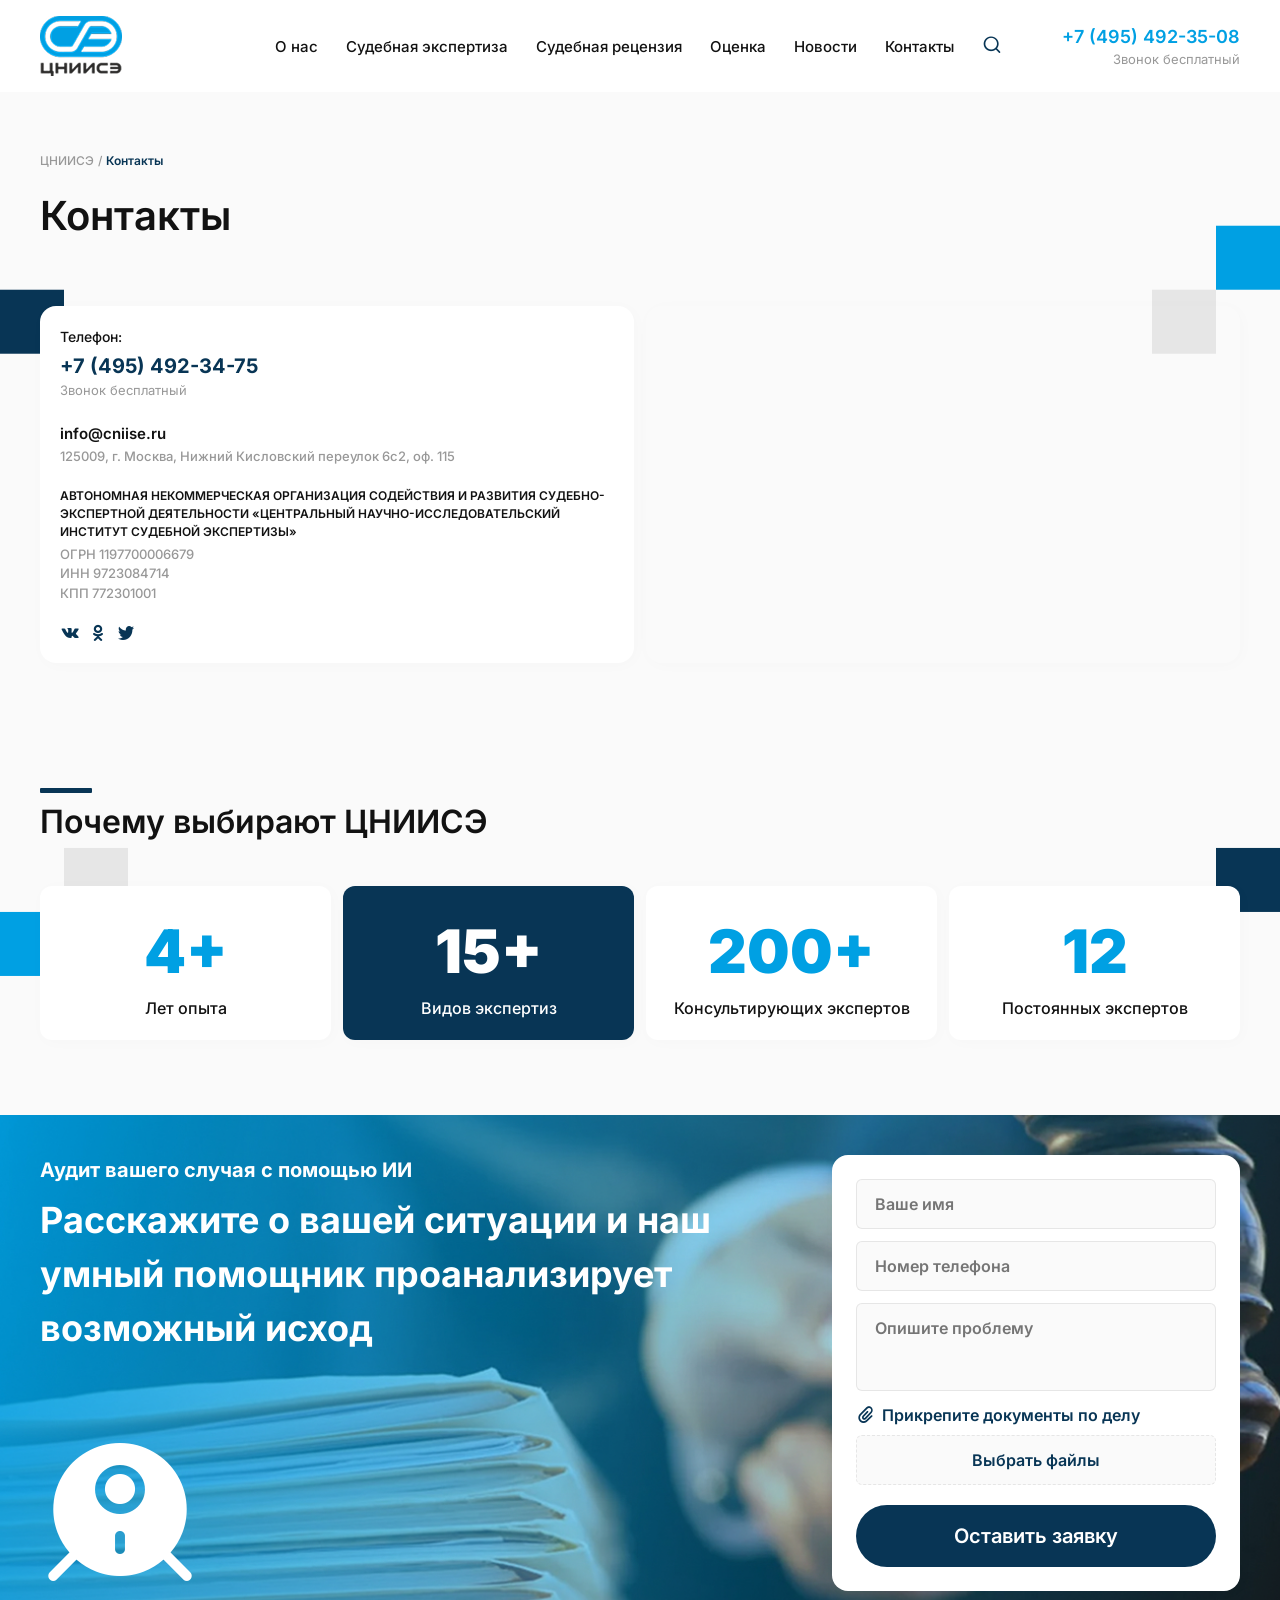
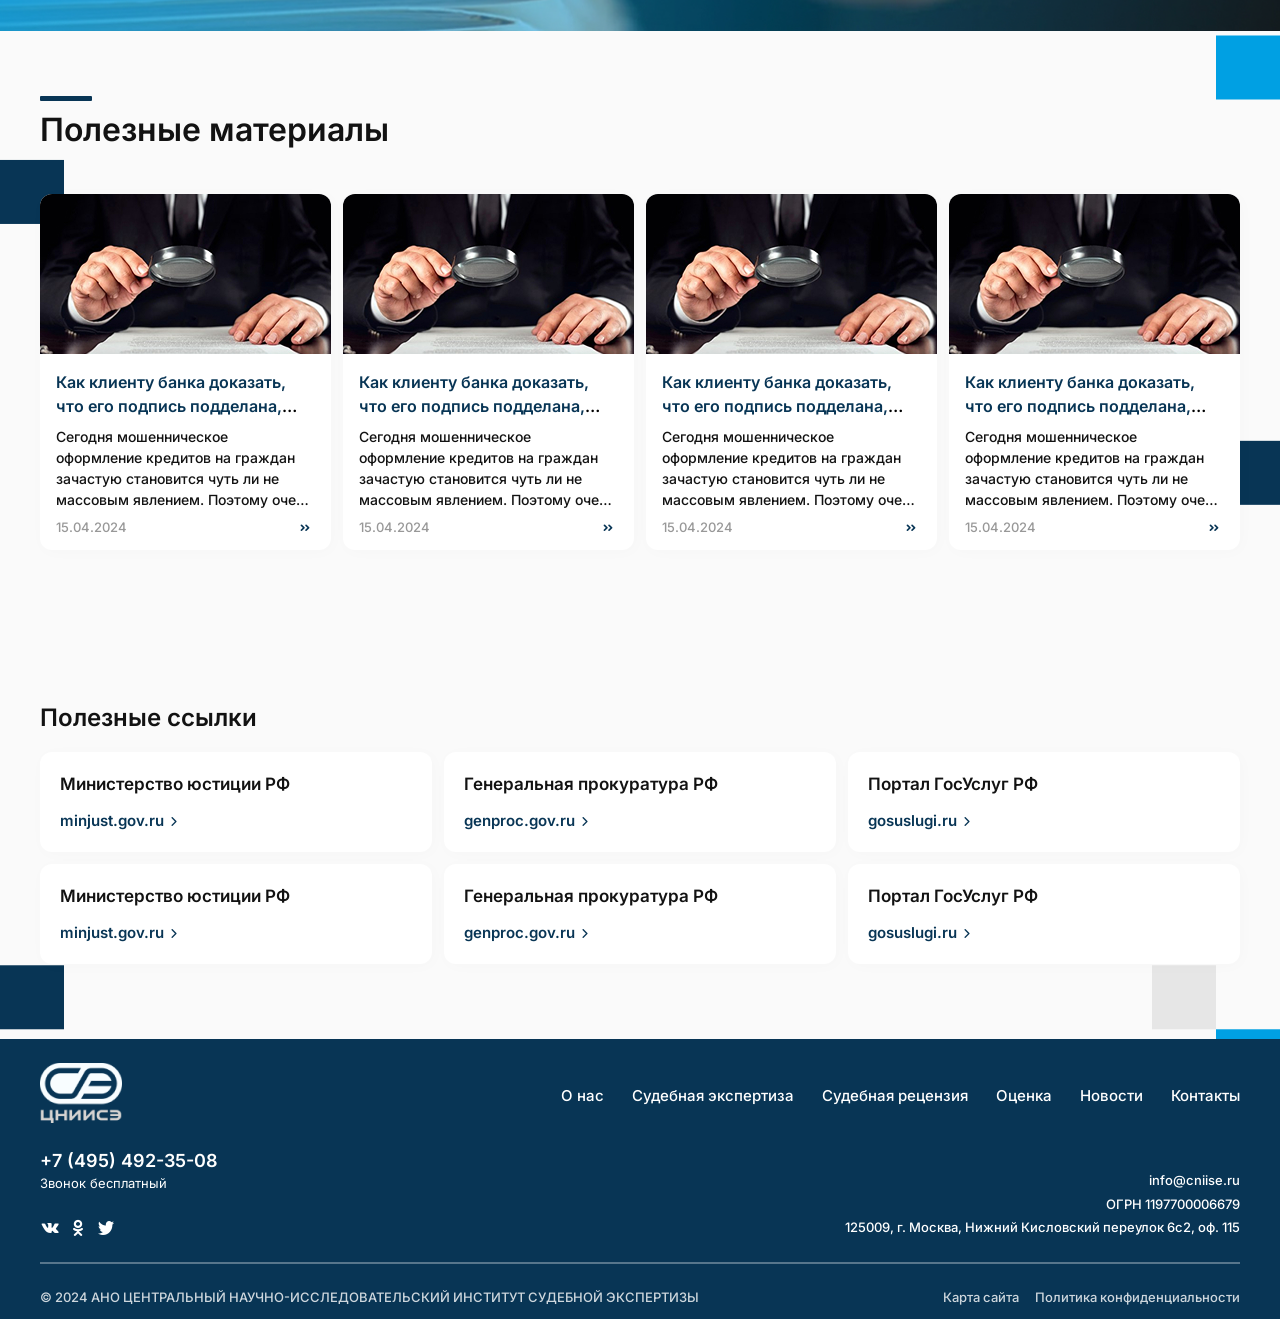
==== commit dc886136: "scripts" ====
--- a/contacts.html
+++ b/contacts.html
@@ -3,14 +3,14 @@
   <head>
     <meta charset="UTF-8" />
     <meta name="viewport" content="width=device-width, initial-scale=1.0" />
-    <title>Contacts</title>
+    <title>Main</title>
     <link rel="stylesheet" href="css/font.css" />
     <link rel="stylesheet" href="css/cniise-icons.css" />
     <link rel="stylesheet" href="css/swiper-bundle.min.css" />
+    <link rel="stylesheet" href="css/micromodal.css" />
     <link rel="stylesheet" href="css/style.css" />
   </head>
-
-  <body>
+  <body class="page">
     <header class="header">
       <div class="container">
         <div class="header__wrapper">
@@ -27,7 +27,7 @@
                 <li><a href="#">Новости</a></li>
                 <li><a href="#">Контакты</a></li>
               </ul>
-              <button class="header__search">
+              <button class="header__search-button">
                 <i class="icon-magnifier"></i>
               </button>
             </nav>
@@ -36,6 +36,16 @@
               <span>Звонок бесплатный</span>
             </div>
           </div>
+        </div>
+        <div class="header__search">
+          <input
+            type="text"
+            class="header__search-input input"
+            placeholder="Поиск по сайту"
+          />
+          <button class="header__search-submit button">
+            <i class="icon-magnifier"></i>
+          </button>
         </div>
       </div>
     </header>
@@ -389,7 +399,74 @@
       </div>
     </footer>
 
+    <div
+      class="modal micromodal-slide"
+      id="modal-calculation"
+      aria-hidden="true"
+    >
+      <div class="modal__overlay" tabindex="-1" data-micromodal-close>
+        <div
+          class="modal__container"
+          role="dialog"
+          aria-modal="true"
+          aria-labelledby="modal-calculation-title"
+        >
+          <header class="modal__header">
+            <h2 class="modal__title" id="modal-calculation-title">
+              Заявка на расчёт
+            </h2>
+            <button
+              class="modal__close"
+              aria-label="Close modal"
+              data-micromodal-close
+            ></button>
+          </header>
+          <main class="modal__content" id="modal-calculation-content">
+            <form action="#" class="modal__form form">
+              <input
+                class="input"
+                type="text"
+                name="userName"
+                id="userName"
+                placeholder="Ваше имя"
+                required
+              />
+              <input
+                class="input"
+                type="tel"
+                name="userTel"
+                id="userTel"
+                placeholder="Номер телефона"
+                required
+              />
+              <textarea
+                class="input input_textarea"
+                name="userMessage"
+                id="userMessage"
+                placeholder="Опишите проблему"
+              ></textarea>
+              <div class="file">
+                <div class="file__title">
+                  <i class="icon-attach"></i>
+                  <span>Прикрепите документы по делу</span>
+                </div>
+                <label class="file__drop">
+                  <input type="file" class="file__input" multiple hidden />
+                  Выбрать файлы
+                </label>
+                <div class="file__list"></div>
+              </div>
+              <button class="button button_submit" type="submit">
+                Оставить заявку
+              </button>
+            </form>
+          </main>
+        </div>
+      </div>
+    </div>
+
     <script src="js/swiper-bundle.min.js"></script>
+    <script src="js/micromodal.min.js"></script>
     <script src="js/script.js"></script>
   </body>
 </html>
--- a/css/micromodal.css
+++ b/css/micromodal.css
@@ -0,0 +1,151 @@
+/**************************\
+  Basic Modal Styles
+\**************************/
+
+.modal {
+  font-family: -apple-system,BlinkMacSystemFont,avenir next,avenir,helvetica neue,helvetica,ubuntu,roboto,noto,segoe ui,arial,sans-serif;
+}
+
+.modal__overlay {
+  position: fixed;
+  top: 0;
+  left: 0;
+  right: 0;
+  bottom: 0;
+  background: rgba(0,0,0,0.6);
+  display: flex;
+  justify-content: center;
+  align-items: center;
+}
+
+.modal__container {
+  background-color: #fff;
+  padding: 30px;
+  max-width: 500px;
+  max-height: 100vh;
+  border-radius: 4px;
+  overflow-y: auto;
+  box-sizing: border-box;
+}
+
+.modal__header {
+  display: flex;
+  justify-content: space-between;
+  align-items: center;
+}
+
+.modal__title {
+  margin-top: 0;
+  margin-bottom: 0;
+  font-weight: 600;
+  font-size: 1.25rem;
+  line-height: 1.25;
+  color: #00449e;
+  box-sizing: border-box;
+}
+
+.modal__close {
+  background: transparent;
+  border: 0;
+}
+
+.modal__header .modal__close:before { content: "\2715"; }
+
+.modal__content {
+  margin-top: 2rem;
+  margin-bottom: 2rem;
+  line-height: 1.5;
+  color: rgba(0,0,0,.8);
+}
+
+.modal__btn {
+  font-size: .875rem;
+  padding-left: 1rem;
+  padding-right: 1rem;
+  padding-top: .5rem;
+  padding-bottom: .5rem;
+  background-color: #e6e6e6;
+  color: rgba(0,0,0,.8);
+  border-radius: .25rem;
+  border-style: none;
+  border-width: 0;
+  cursor: pointer;
+  -webkit-appearance: button;
+  text-transform: none;
+  overflow: visible;
+  line-height: 1.15;
+  margin: 0;
+  will-change: transform;
+  -moz-osx-font-smoothing: grayscale;
+  -webkit-backface-visibility: hidden;
+  backface-visibility: hidden;
+  -webkit-transform: translateZ(0);
+  transform: translateZ(0);
+  transition: -webkit-transform .25s ease-out;
+  transition: transform .25s ease-out;
+  transition: transform .25s ease-out,-webkit-transform .25s ease-out;
+}
+
+.modal__btn:focus, .modal__btn:hover {
+  -webkit-transform: scale(1.05);
+  transform: scale(1.05);
+}
+
+.modal__btn-primary {
+  background-color: #00449e;
+  color: #fff;
+}
+
+
+
+/**************************\
+  Demo Animation Style
+\**************************/
+@keyframes mmfadeIn {
+    from { opacity: 0; }
+      to { opacity: 1; }
+}
+
+@keyframes mmfadeOut {
+    from { opacity: 1; }
+      to { opacity: 0; }
+}
+
+@keyframes mmslideIn {
+  from { transform: translateY(15%); }
+    to { transform: translateY(0); }
+}
+
+@keyframes mmslideOut {
+    from { transform: translateY(0); }
+    to { transform: translateY(-10%); }
+}
+
+.micromodal-slide {
+  display: none;
+}
+
+.micromodal-slide.is-open {
+  display: block;
+}
+
+.micromodal-slide[aria-hidden="false"] .modal__overlay {
+  animation: mmfadeIn .3s cubic-bezier(0.0, 0.0, 0.2, 1);
+}
+
+.micromodal-slide[aria-hidden="false"] .modal__container {
+  animation: mmslideIn .3s cubic-bezier(0, 0, .2, 1);
+}
+
+.micromodal-slide[aria-hidden="true"] .modal__overlay {
+  animation: mmfadeOut .3s cubic-bezier(0.0, 0.0, 0.2, 1);
+}
+
+.micromodal-slide[aria-hidden="true"] .modal__container {
+  animation: mmslideOut .3s cubic-bezier(0, 0, .2, 1);
+}
+
+.micromodal-slide .modal__container,
+.micromodal-slide .modal__overlay {
+  will-change: transform;
+}
--- a/css/style.css
+++ b/css/style.css
@@ -58,6 +58,53 @@
   position: relative;
 }
 
+.button {
+  border-radius: 52px;
+  padding: 16px 24px;
+  font-weight: 600;
+  text-decoration: none;
+  transition: all 0.25s;
+  cursor: pointer;
+  border: none;
+  background: #083555;
+  font-size: 20px;
+  color: #fff;
+}
+.button:hover {
+  opacity: 0.9;
+}
+.button_light {
+  font-size: 18px;
+  background: #fff;
+  color: #083555;
+}
+.button_light:hover {
+  opacity: 0.94;
+}
+.button_submit {
+  width: 100%;
+  margin-top: 8px;
+}
+.button_callback {
+  padding: 12px 32px;
+  font-size: 16px;
+}
+
+.input {
+  border: 1px solid rgba(152, 152, 152, 0.2);
+  border-radius: 6px;
+  padding: 12px 18px;
+  background: #fafafa;
+  font-weight: 600;
+  font-size: 16px;
+  color: #083555;
+  width: 100%;
+}
+.input_textarea {
+  height: 88px;
+  resize: none;
+}
+
 .header {
   padding: 16px 0;
   background: #fff;
@@ -97,7 +144,7 @@
 .header__list a:hover {
   color: #00a0e3;
 }
-.header__search {
+.header__search-button {
   border: none;
   background: none;
   padding: 0;
@@ -105,12 +152,15 @@
   color: #083555;
   transition: all 0.25s;
 }
-.header__search:hover {
+.header__search-button:hover {
   color: #00a0e3;
 }
-.header__search i {
+.header__search-button i {
   font-size: 20px;
   line-height: 20px;
+}
+.header__search-button.active {
+  color: #00a0e3;
 }
 .header__contact {
   display: flex;
@@ -128,37 +178,42 @@
   font-size: 13px;
   color: #989898;
 }
-
-.button {
-  border-radius: 52px;
-  padding: 16px 24px;
-  font-weight: 600;
-  text-decoration: none;
-  transition: all 0.25s;
-  cursor: pointer;
-  border: none;
-  background: #083555;
+.header__search {
+  border-radius: 16px;
+  padding: 16px;
+  box-shadow: 2px 2px 16px 0 rgba(4, 31, 51, 0.02);
+  background: #fff;
+  display: flex;
+  align-items: center;
+  -moz-column-gap: 12px;
+       column-gap: 12px;
+  position: absolute;
+  right: 0;
+  bottom: -118px;
+  opacity: 0;
+  visibility: hidden;
+  transform: translateY(-16px);
+  transition: 0.3s ease;
+}
+.header__search.active {
+  opacity: 1;
+  visibility: visible;
+  transform: translateY(0);
+}
+.header__search-input {
+  width: 552px;
+}
+.header__search-submit {
+  padding: 0;
+  min-height: 50px;
+  min-width: 50px;
+  display: flex;
+  justify-content: center;
+  align-items: center;
+}
+.header__search-submit i {
   font-size: 20px;
-  color: #fff;
-}
-.button:hover {
-  opacity: 0.9;
-}
-.button_light {
-  font-size: 18px;
-  background: #fff;
-  color: #083555;
-}
-.button_light:hover {
-  opacity: 0.94;
-}
-.button_submit {
-  width: 100%;
-  margin-top: 8px;
-}
-.button_callback {
-  padding: 12px 32px;
-  font-size: 16px;
+  line-height: 20px;
 }
 
 .link {
@@ -526,21 +581,6 @@
   max-width: 240px;
 }
 
-.input {
-  border: 1px solid rgba(152, 152, 152, 0.2);
-  border-radius: 6px;
-  padding: 12px 18px;
-  background: #fafafa;
-  font-weight: 600;
-  font-size: 16px;
-  color: #083555;
-  width: 100%;
-}
-.input_textarea {
-  height: 88px;
-  resize: none;
-}
-
 .file__title {
   font-weight: 600;
   font-size: 16px;
@@ -1761,4 +1801,33 @@
   font-weight: 900;
   font-size: 20px;
   color: #00a0e3;
+}
+
+.modal__overlay {
+  z-index: 10;
+}
+.modal__container {
+  border-radius: 16px;
+  padding: 24px;
+  min-width: 408px;
+  box-shadow: 2px 2px 16px 0 rgba(4, 31, 51, 0.02);
+  background: #fff;
+  position: relative;
+}
+.modal__title {
+  font-weight: 600;
+  font-size: 18px;
+  color: #121212;
+}
+.modal__close {
+  position: absolute;
+  top: 12px;
+  right: 12px;
+}
+.modal__content {
+  margin: 0;
+  margin-top: 20px;
+}
+.modal__form {
+  padding: 0;
 }
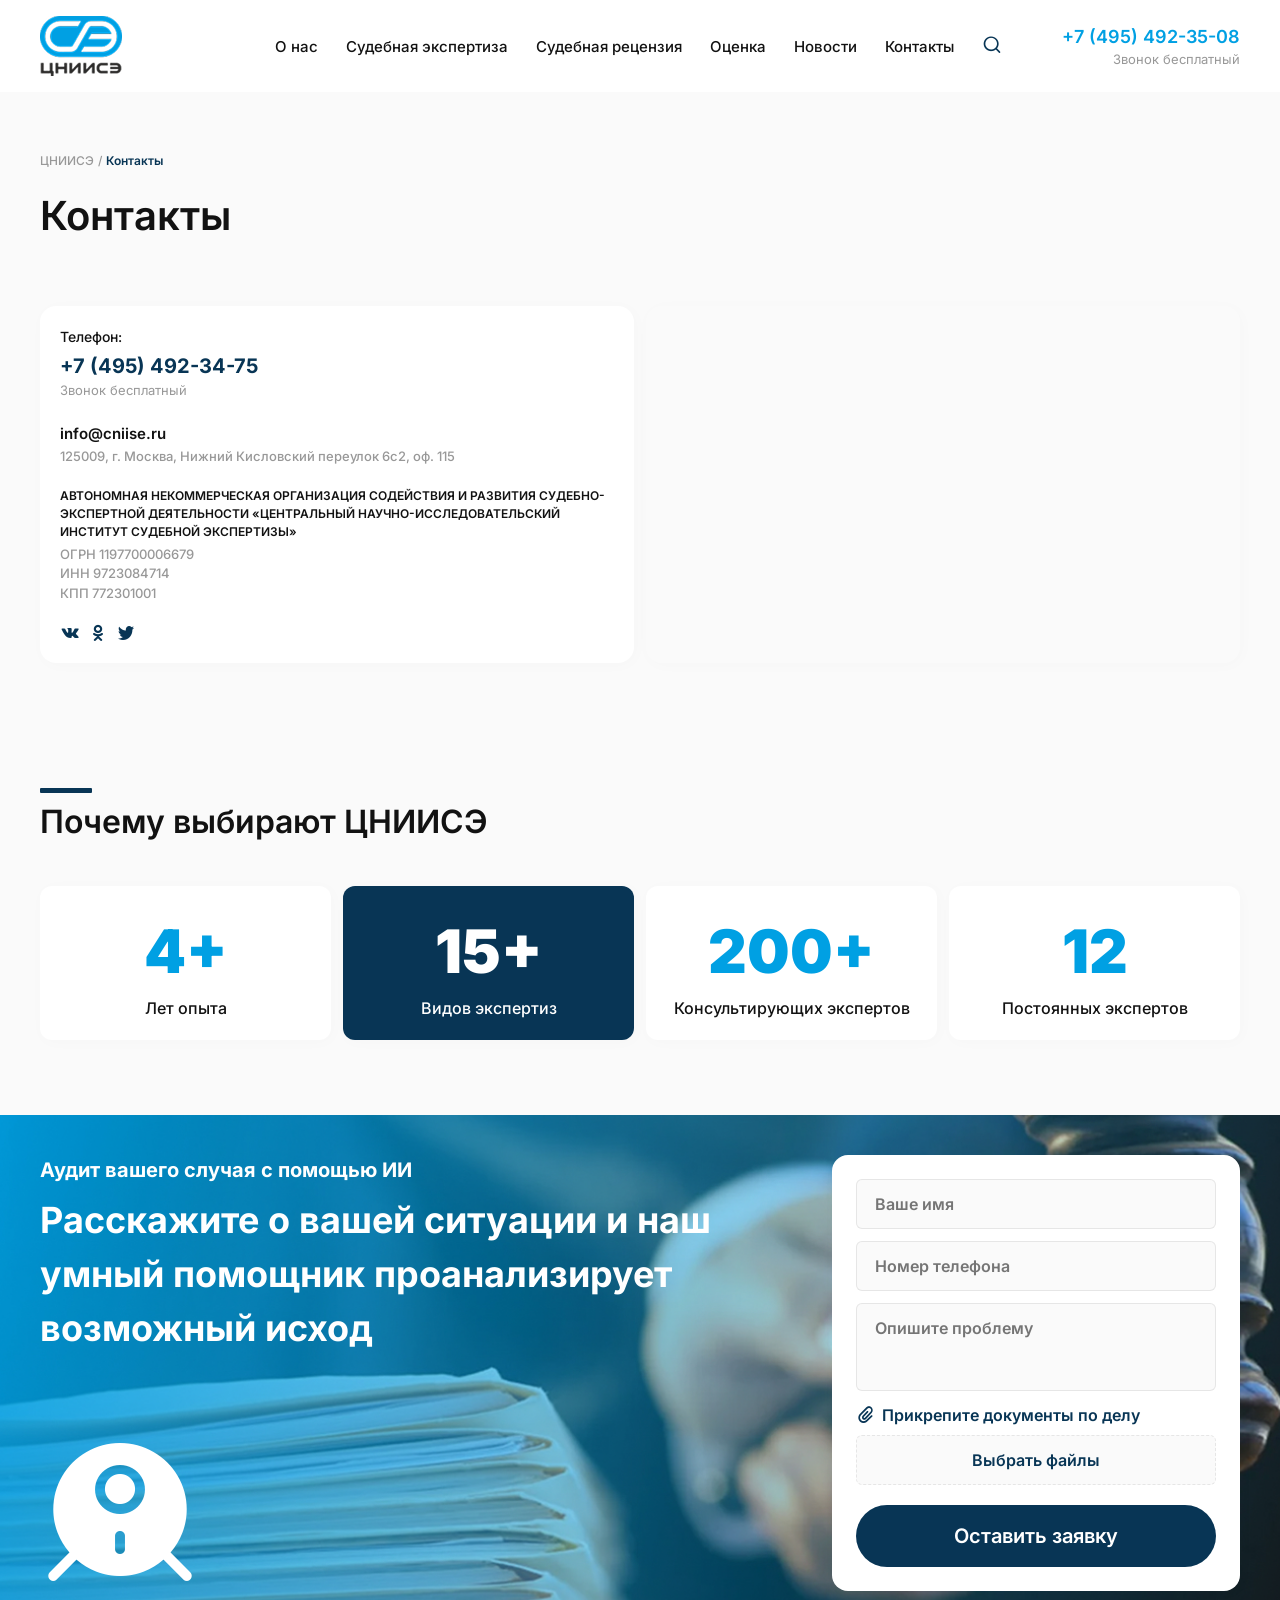
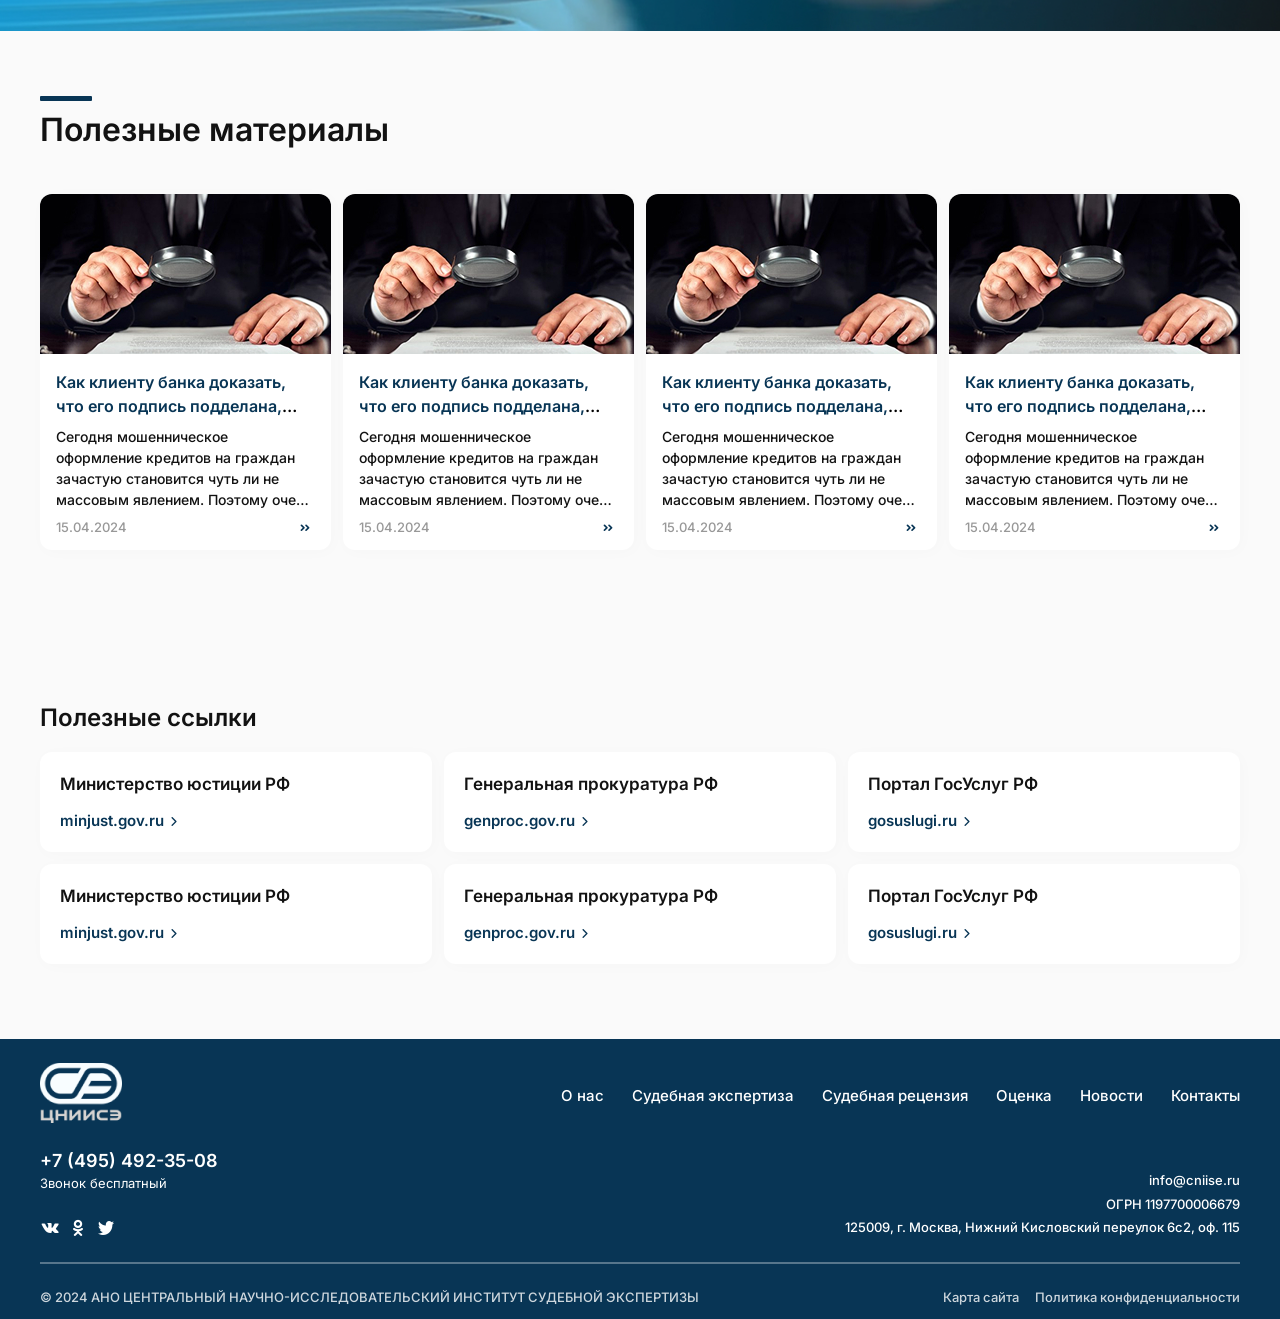
==== commit 70eb0ecd: "scripts" ====
--- a/contacts.html
+++ b/contacts.html
@@ -10,7 +10,7 @@
     <link rel="stylesheet" href="css/micromodal.css" />
     <link rel="stylesheet" href="css/style.css" />
   </head>
-  <body class="page">
+  <body>
     <header class="header">
       <div class="container">
         <div class="header__wrapper">
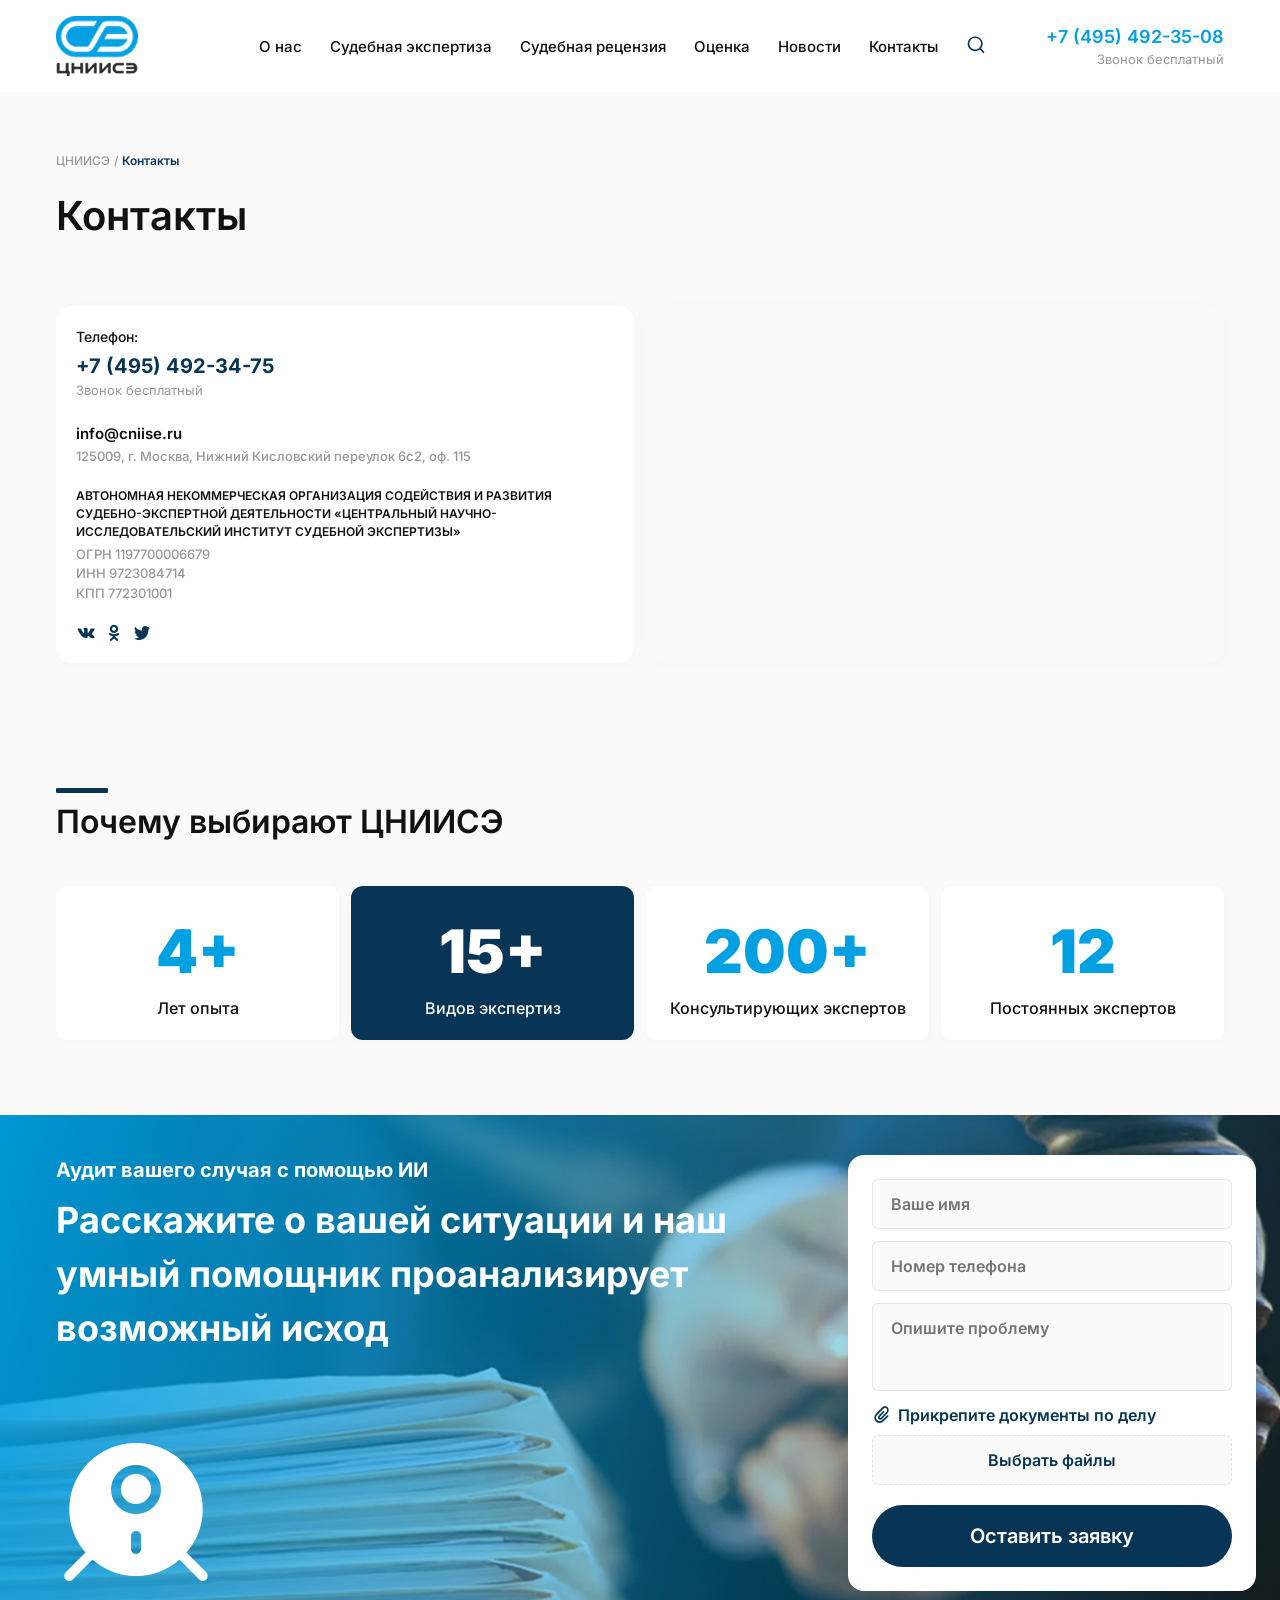
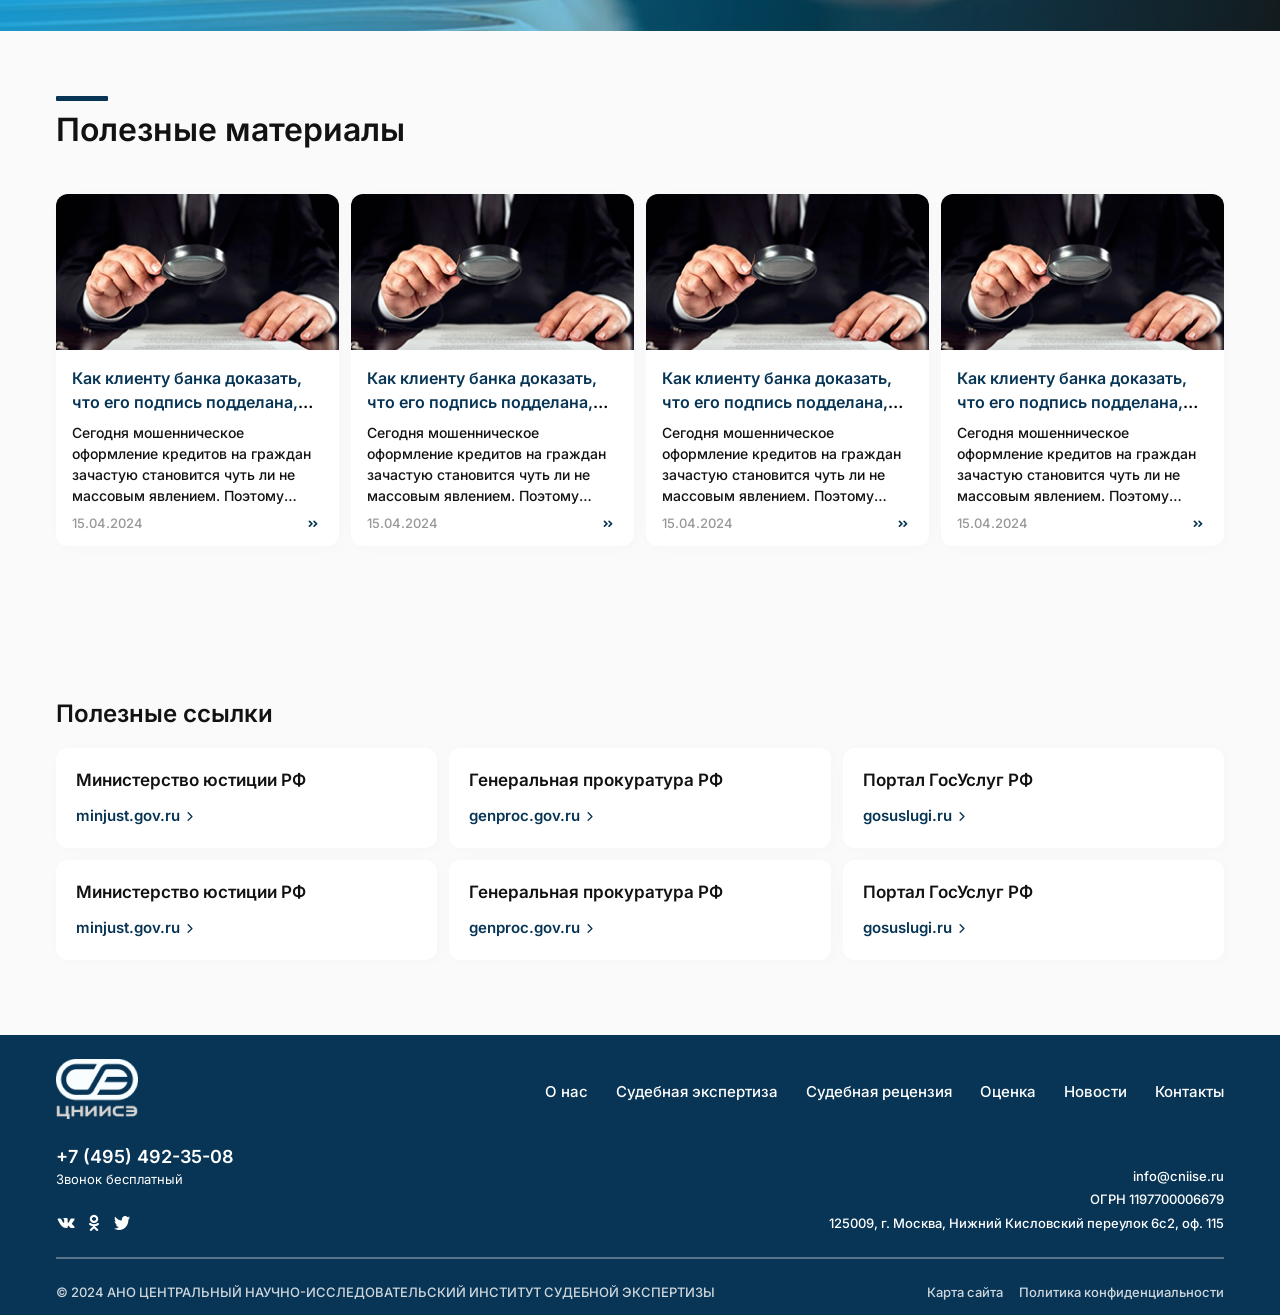
==== commit 4a2217bb: "media" ====
--- a/contacts.html
+++ b/contacts.html
@@ -3,7 +3,7 @@
   <head>
     <meta charset="UTF-8" />
     <meta name="viewport" content="width=device-width, initial-scale=1.0" />
-    <title>Main</title>
+    <title>Contacts</title>
     <link rel="stylesheet" href="css/font.css" />
     <link rel="stylesheet" href="css/cniise-icons.css" />
     <link rel="stylesheet" href="css/swiper-bundle.min.css" />
@@ -30,6 +30,9 @@
               <button class="header__search-button">
                 <i class="icon-magnifier"></i>
               </button>
+              <button class="header__menu-button">
+                <i class="icon-menu"></i>
+              </button>
             </nav>
             <div class="header__contact">
               <a href="tel:+74954923508">+7 (495) 492-35-08</a>
@@ -47,6 +50,16 @@
             <i class="icon-magnifier"></i>
           </button>
         </div>
+        <nav class="header__mobile">
+          <ul>
+            <li><a href="#">О нас</a></li>
+            <li><a href="#">Судебная экспертиза</a></li>
+            <li><a href="#">Судебная рецензия</a></li>
+            <li><a href="#">Оценка</a></li>
+            <li><a href="#">Новости</a></li>
+            <li><a href="#">Контакты</a></li>
+          </ul>
+        </nav>
       </div>
     </header>
 
--- a/css/style.css
+++ b/css/style.css
@@ -56,6 +56,8 @@
   max-width: 1200px;
   margin: 0 auto;
   position: relative;
+  padding: 0 16px;
+  width: 100%;
 }
 
 .button {
@@ -120,11 +122,28 @@
   -moz-column-gap: 60px;
        column-gap: 60px;
 }
+@media (max-width: 1200px) {
+  .header__inner {
+    -moz-column-gap: 30px;
+         column-gap: 30px;
+  }
+}
+@media (max-width: 992px) {
+  .header__inner {
+    flex-direction: row-reverse;
+  }
+}
 .header__nav {
   display: flex;
   align-items: center;
   -moz-column-gap: 28px;
        column-gap: 28px;
+}
+@media (max-width: 1200px) {
+  .header__nav {
+    -moz-column-gap: 14px;
+         column-gap: 14px;
+  }
 }
 .header__list {
   display: flex;
@@ -134,6 +153,17 @@
   list-style-type: none;
   padding: 0;
 }
+@media (max-width: 1200px) {
+  .header__list {
+    -moz-column-gap: 14px;
+         column-gap: 14px;
+  }
+}
+@media (max-width: 992px) {
+  .header__list {
+    display: none;
+  }
+}
 .header__list a {
   font-weight: 500;
   font-size: 15px;
@@ -144,7 +174,7 @@
 .header__list a:hover {
   color: #00a0e3;
 }
-.header__search-button {
+.header__search-button, .header__menu-button {
   border: none;
   background: none;
   padding: 0;
@@ -152,15 +182,23 @@
   color: #083555;
   transition: all 0.25s;
 }
-.header__search-button:hover {
+.header__search-button:hover, .header__menu-button:hover {
   color: #00a0e3;
 }
-.header__search-button i {
+.header__search-button i, .header__menu-button i {
   font-size: 20px;
   line-height: 20px;
 }
-.header__search-button.active {
+.header__search-button.active, .header__menu-button.active {
   color: #00a0e3;
+}
+.header__menu-button {
+  display: none;
+}
+@media (max-width: 992px) {
+  .header__menu-button {
+    display: block;
+  }
 }
 .header__contact {
   display: flex;
@@ -194,6 +232,7 @@
   visibility: hidden;
   transform: translateY(-16px);
   transition: 0.3s ease;
+  z-index: 10;
 }
 .header__search.active {
   opacity: 1;
@@ -215,6 +254,38 @@
   font-size: 20px;
   line-height: 20px;
 }
+.header__mobile {
+  border-radius: 16px;
+  padding: 12px;
+  box-shadow: 2px 2px 16px 0 rgba(4, 31, 51, 0.02);
+  background: #fff;
+  position: absolute;
+  right: 16px;
+  top: 84px;
+  opacity: 0;
+  visibility: hidden;
+  transform: translateY(-16px);
+  transition: 0.3s ease;
+}
+.header__mobile.active {
+  opacity: 1;
+  visibility: visible;
+  transform: translateY(0);
+  z-index: 20;
+}
+.header__mobile ul {
+  list-style-type: none;
+  padding: 0;
+  display: flex;
+  flex-direction: column;
+  row-gap: 8px;
+}
+.header__mobile ul a {
+  font-weight: 500;
+  font-size: 15px;
+  color: #121212;
+  text-decoration: none;
+}
 
 .link {
   display: flex;
@@ -243,13 +314,34 @@
   background: url("../img/bg-hero.jpg") center center/cover no-repeat;
   padding: 77px 0;
 }
+@media (max-width: 992px) {
+  .promo {
+    padding: 60px 0 168px 0;
+    margin-bottom: 140px;
+  }
+}
 .promo_page {
   padding: 28px 0 109px 0;
+}
+@media (max-width: 1200px) {
+  .promo_page {
+    padding: 28px 0 168px 0;
+  }
+}
+@media (max-width: 992px) {
+  .promo_page {
+    padding: 40px 0 168px 0;
+  }
 }
 .promo_page .promo__title {
   margin-top: 66px;
   max-width: 774px;
 }
+@media (max-width: 1200px) {
+  .promo_page .promo__title {
+    margin-top: 33px;
+  }
+}
 .promo_page .promo__text {
   font-size: 16px;
   max-width: 822px;
@@ -257,6 +349,11 @@
 .promo_page .promo__features {
   bottom: -109px;
 }
+@media (max-width: 1200px) {
+  .promo_page .promo__features {
+    bottom: -168px;
+  }
+}
 .promo__title {
   font-weight: 700;
   font-size: 40px;
@@ -281,9 +378,17 @@
   -moz-column-gap: 8px;
        column-gap: 8px;
   position: absolute;
-  right: 0;
+  right: 16px;
   bottom: -77px;
   transform: translateY(50%);
+}
+@media (max-width: 992px) {
+  .promo__features {
+    left: 0;
+    padding: 0 16px;
+    bottom: -196px;
+    right: auto;
+  }
 }
 .promo-card {
   border-radius: 12px;
@@ -293,6 +398,12 @@
   box-shadow: 2px 2px 16px 0 rgba(4, 31, 51, 0.02);
   background: #083555;
   text-align: center;
+}
+@media (max-width: 992px) {
+  .promo-card {
+    width: 100%;
+    height: 223px;
+  }
 }
 .promo-card_accent {
   background: #00a0e3;
@@ -526,10 +637,30 @@
   -moz-column-gap: 52px;
        column-gap: 52px;
 }
+@media (max-width: 1200px) {
+  .cta__grid {
+    grid-template-columns: auto 408px;
+    -moz-column-gap: 26px;
+         column-gap: 26px;
+  }
+}
+@media (max-width: 992px) {
+  .cta__grid {
+    grid-template-columns: 1fr;
+    row-gap: 52px;
+  }
+}
 .cta__flex {
   display: flex;
   align-items: center;
   justify-content: space-between;
+}
+@media (max-width: 992px) {
+  .cta__flex {
+    flex-direction: column;
+    row-gap: 52px;
+    align-items: start;
+  }
 }
 .cta__wrapper {
   display: flex;
@@ -537,10 +668,21 @@
   row-gap: 56px;
   justify-content: space-between;
 }
+@media (max-width: 1200px) {
+  .cta__wrapper {
+    row-gap: 28px;
+  }
+}
 .cta__wrapper i {
   font-size: 160px;
   line-height: 160px;
   color: #fff;
+}
+@media (max-width: 1200px) {
+  .cta__wrapper i {
+    font-size: 80px;
+    line-height: 80px;
+  }
 }
 .cta__text h2 {
   font-weight: 700;
@@ -574,8 +716,18 @@
 .form-callback .input {
   max-width: 280px;
 }
+@media (max-width: 992px) {
+  .form-callback .input {
+    max-width: 240px;
+  }
+}
 .form-callback_promo {
   margin-top: 52px;
+}
+@media (max-width: 1200px) {
+  .form-callback_promo {
+    margin-top: 26px;
+  }
 }
 .form-callback_promo .input {
   max-width: 240px;
@@ -658,6 +810,12 @@
   -moz-column-gap: 12px;
        column-gap: 12px;
 }
+@media (max-width: 992px) {
+  .choice__wrapper {
+    grid-template-columns: repeat(2, 1fr);
+    row-gap: 12px;
+  }
+}
 .choice__counter {
   border-radius: 12px;
   padding: 20px;
@@ -689,6 +847,17 @@
   -moz-column-gap: 24px;
        column-gap: 24px;
 }
+@media (max-width: 1200px) {
+  .about__wrapper {
+    grid-template-columns: auto 320px;
+  }
+}
+@media (max-width: 992px) {
+  .about__wrapper {
+    grid-template-columns: 1fr;
+    row-gap: 24px;
+  }
+}
 .about__description {
   font-weight: 500;
   font-size: 15px;
@@ -708,6 +877,14 @@
   display: flex;
   flex-direction: column;
   row-gap: 32px;
+}
+@media (max-width: 992px) {
+  .about__images {
+    display: grid;
+    grid-template-columns: repeat(2, 1fr);
+    -moz-column-gap: 12px;
+         column-gap: 12px;
+  }
 }
 .about__images img {
   box-shadow: 2px 2px 16px 0 rgba(4, 31, 51, 0.02);
@@ -742,6 +919,11 @@
 }
 .results__slider .swiper-slide {
   width: 897px;
+}
+@media (max-width: 992px) {
+  .results__slider .swiper-slide {
+    width: 100%;
+  }
 }
 .results__item {
   border-radius: 12px;
@@ -972,6 +1154,12 @@
   -moz-column-gap: 12px;
        column-gap: 12px;
 }
+@media (max-width: 992px) {
+  .materials__wrapper {
+    grid-template-columns: repeat(2, 1fr);
+    row-gap: 12px;
+  }
+}
 .materials__item {
   border-radius: 12px;
   box-shadow: 2px 2px 16px 0 rgba(4, 31, 51, 0.02);
@@ -980,6 +1168,7 @@
 .materials__item-image img {
   border-top-left-radius: 12px;
   border-top-right-radius: 12px;
+  width: 100%;
 }
 .materials__item-body {
   margin-top: 16px;
@@ -1080,8 +1269,27 @@
   display: flex;
   justify-content: space-between;
 }
+@media (max-width: 992px) {
+  .footer__wrapper {
+    flex-direction: column;
+  }
+}
+@media (max-width: 992px) {
+  .footer__left {
+    display: flex;
+    justify-content: space-between;
+  }
+}
 .footer__contacts {
   margin-top: 24px;
+}
+@media (max-width: 992px) {
+  .footer__contacts {
+    margin-top: 0;
+    display: flex;
+    -moz-column-gap: 24px;
+         column-gap: 24px;
+  }
 }
 .footer__phone {
   display: flex;
@@ -1107,6 +1315,11 @@
   -moz-column-gap: 8px;
        column-gap: 8px;
 }
+@media (max-width: 992px) {
+  .footer__social {
+    margin-top: 4px;
+  }
+}
 .footer__social a {
   color: #fff;
   font-size: 20px;
@@ -1117,6 +1330,12 @@
   display: flex;
   flex-direction: column;
   justify-content: space-between;
+}
+@media (max-width: 992px) {
+  .footer__right {
+    row-gap: 24px;
+    align-items: start;
+  }
 }
 .footer__nav {
   margin-top: 20px;
@@ -1147,6 +1366,11 @@
   flex-direction: column;
   row-gap: 4px;
 }
+@media (max-width: 992px) {
+  .footer__info {
+    text-align: left;
+  }
+}
 .footer__info a {
   color: #fff;
   text-decoration: none;
@@ -1166,6 +1390,13 @@
   display: flex;
   justify-content: space-between;
   align-items: center;
+}
+@media (max-width: 992px) {
+  .footer__bottom {
+    flex-direction: column;
+    align-items: start;
+    row-gap: 24px;
+  }
 }
 .footer__copyright {
   font-weight: 500;
@@ -1350,6 +1581,11 @@
        column-gap: 24px;
   align-items: start;
 }
+@media (max-width: 1200px) {
+  .catalog__grid {
+    grid-template-columns: 320px auto;
+  }
+}
 .catalog__wrapper {
   margin-top: 10px;
 }
@@ -1359,6 +1595,16 @@
   gap: 12px;
   margin-top: 24px;
 }
+@media (max-width: 1200px) {
+  .catalog__categories {
+    grid-template-columns: repeat(2, 1fr);
+  }
+}
+@media (max-width: 992px) {
+  .catalog__categories {
+    grid-template-columns: 1fr;
+  }
+}
 .catalog__categories-item {
   border-radius: 12px;
   padding: 16px;
@@ -1421,10 +1667,22 @@
   border-radius: 16px;
   padding: 58px 40px;
 }
+@media (max-width: 1200px) {
+  .catalog__cta {
+    padding: 29px 20px;
+  }
+}
 .catalog__cta-flex {
   display: flex;
   align-items: center;
   justify-content: space-between;
+}
+@media (max-width: 992px) {
+  .catalog__cta-flex {
+    flex-direction: column;
+    align-items: start;
+    row-gap: 24px;
+  }
 }
 .catalog__cta-text h3 {
   font-weight: 700;
@@ -1576,6 +1834,11 @@
        column-gap: 24px;
   align-items: start;
 }
+@media (max-width: 1200px) {
+  .search-results__grid {
+    grid-template-columns: 320px auto;
+  }
+}
 .search-results__wrapper {
   display: flex;
   flex-direction: column;
@@ -1625,8 +1888,24 @@
        column-gap: 12px;
   align-items: start;
 }
+@media (max-width: 1200px) {
+  .post__grid {
+    grid-template-columns: 392px auto;
+  }
+}
+@media (max-width: 992px) {
+  .post__grid {
+    grid-template-columns: 1fr;
+    row-gap: 12px;
+  }
+}
 .post__image {
   border-radius: 16px;
+}
+@media (max-width: 992px) {
+  .post__image {
+    width: 100%;
+  }
 }
 .post__card {
   border-radius: 12px;
@@ -1785,6 +2064,11 @@
   gap: 12px;
   margin-top: 16px;
 }
+@media (max-width: 992px) {
+  .primary__content ol {
+    grid-template-columns: repeat(3, 1fr);
+  }
+}
 .primary__content ol li {
   border-radius: 12px;
   padding: 16px;
@@ -1804,7 +2088,7 @@
 }
 
 .modal__overlay {
-  z-index: 10;
+  z-index: 30;
 }
 .modal__container {
   border-radius: 16px;
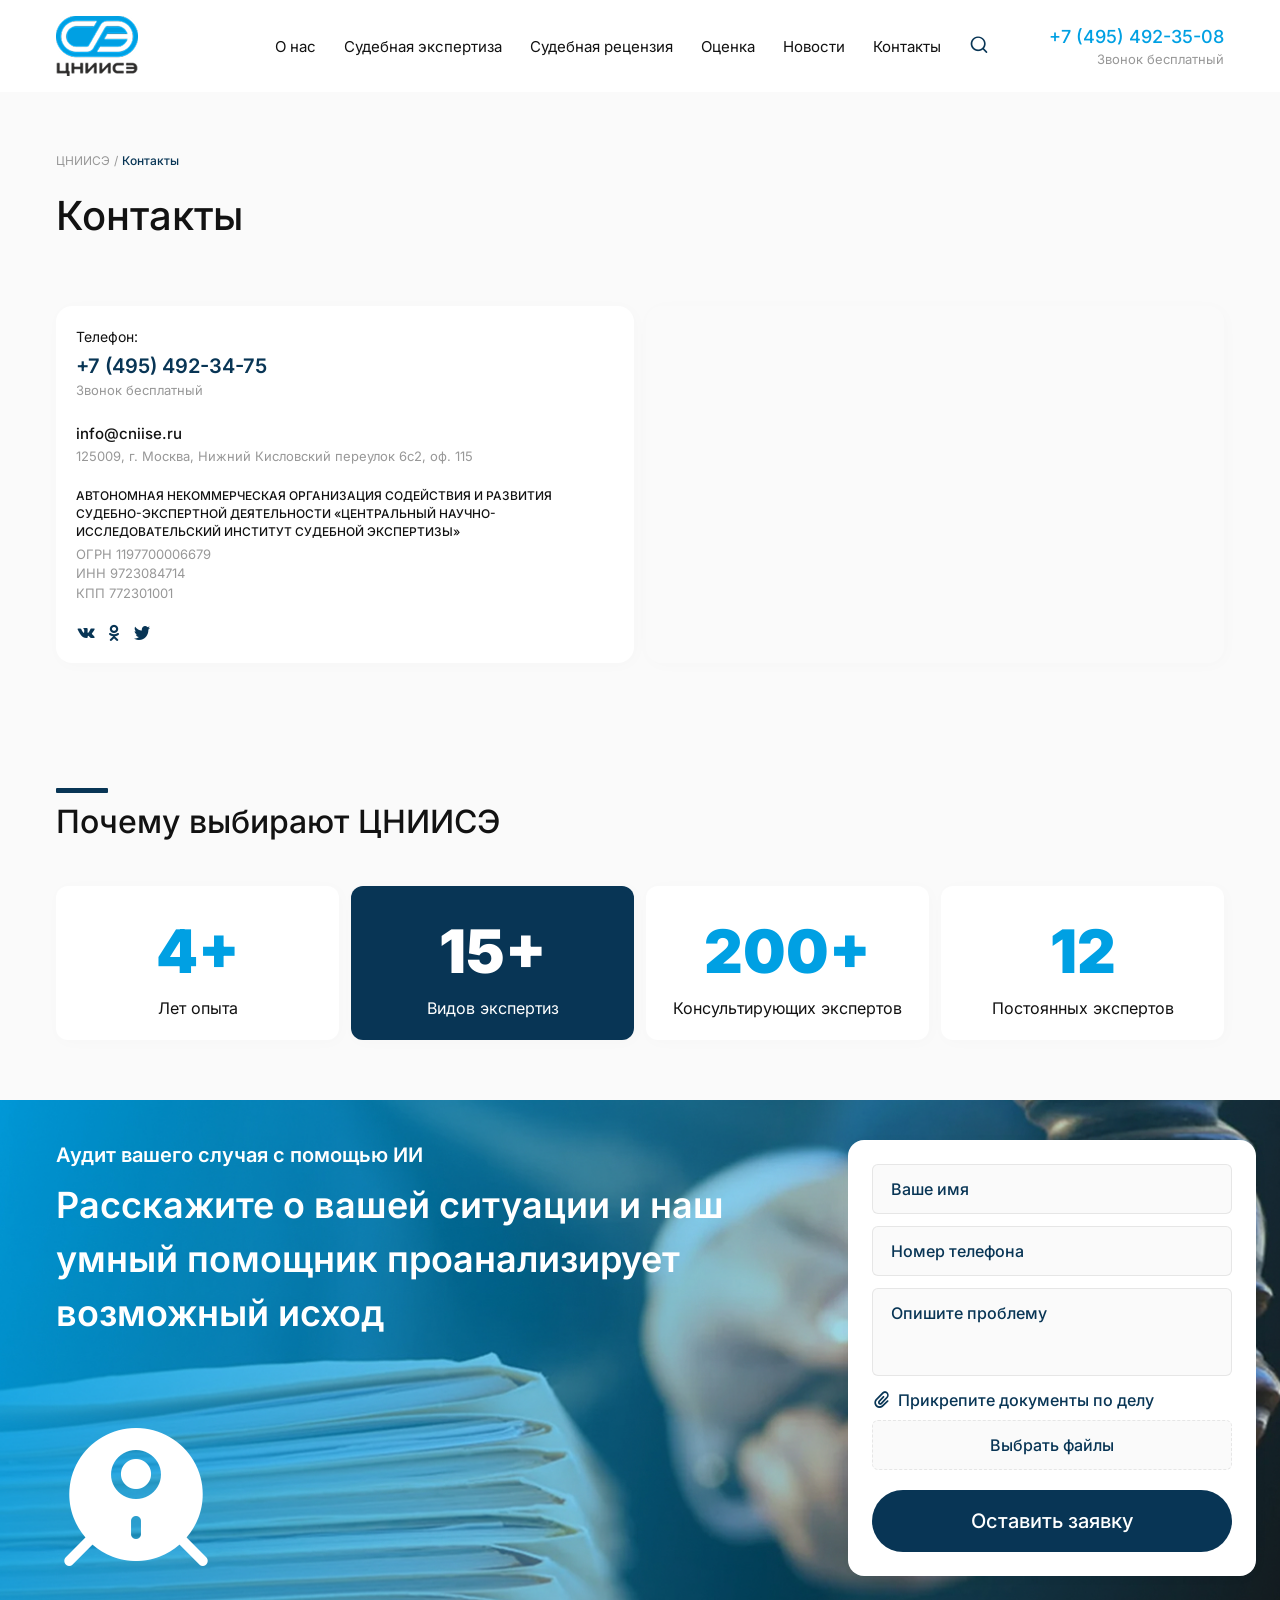
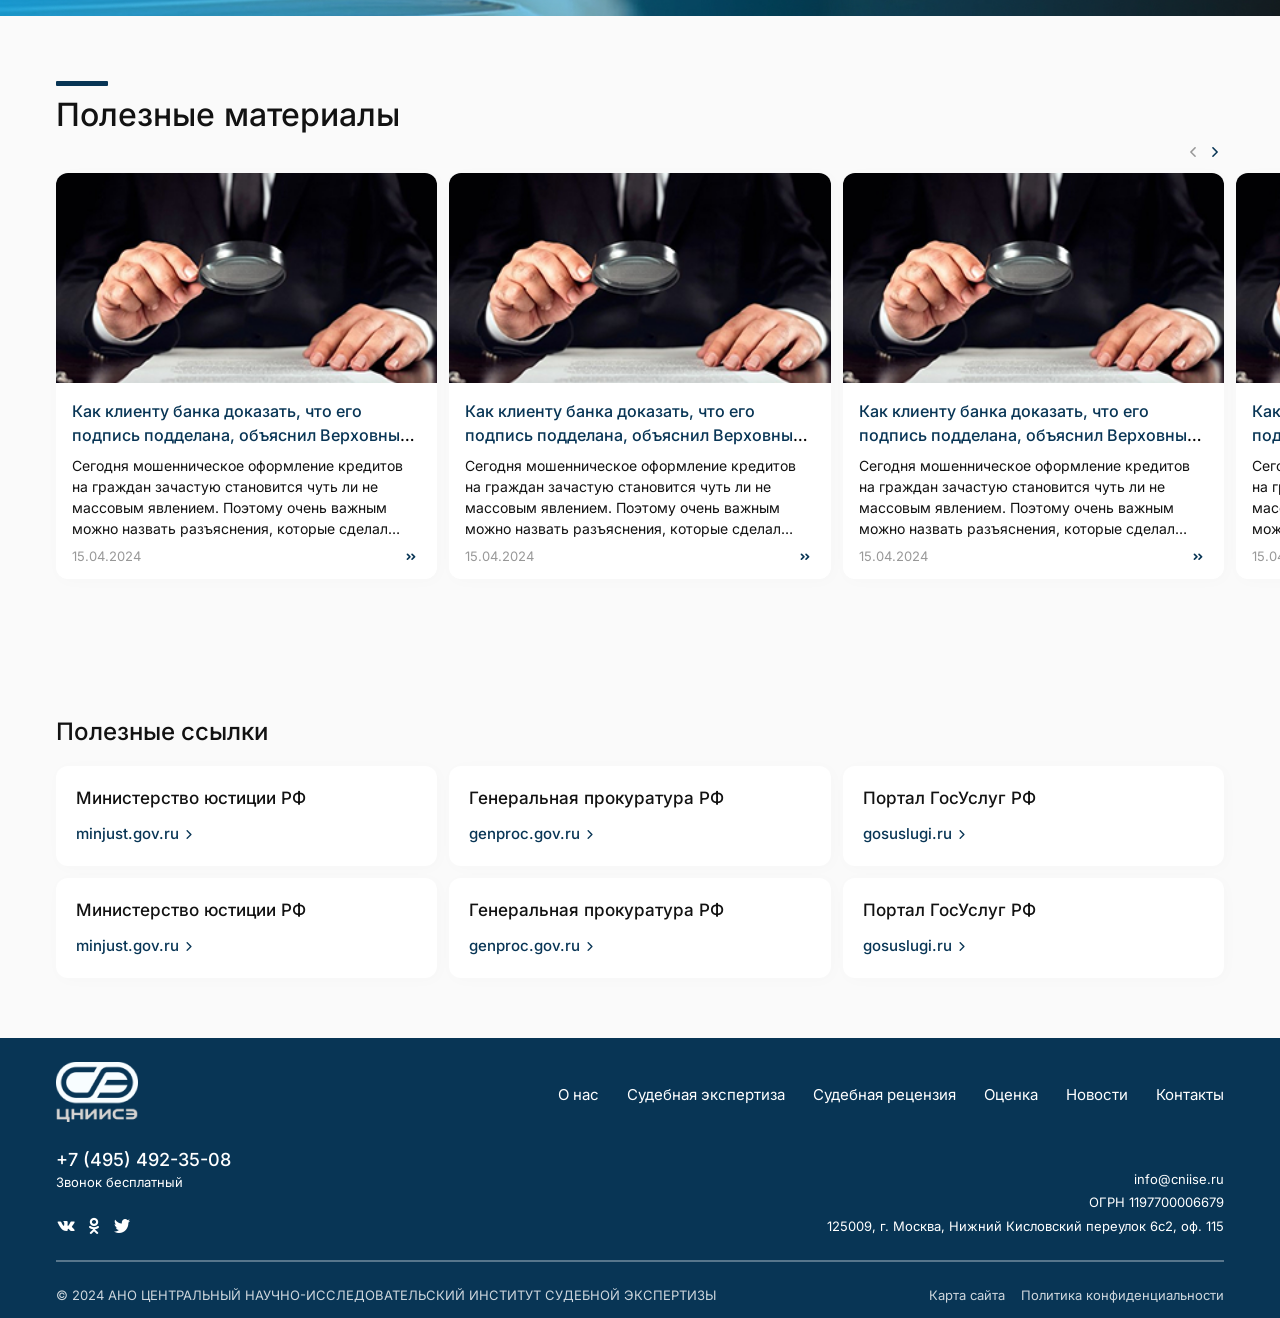
==== commit 1f01b783: "media" ====
--- a/contacts.html
+++ b/contacts.html
@@ -203,105 +203,123 @@
       <section class="materials section">
         <div class="container">
           <h2 class="title title_section">Полезные материалы</h2>
-          <div class="materials__wrapper">
-            <div class="materials__item">
-              <a href="#" class="materials__item-image"
-                ><img src="img/post.jpg" alt="Post"
-              /></a>
-              <div class="materials__item-body">
-                <h3 class="materials__item-title">
-                  <a href="#"
-                    >Как клиенту банка доказать, что его подпись подделана,
-                    объяснил Верховный суд</a
-                  >
-                </h3>
-                <p class="materials__item-excerpt">
-                  Сегодня мошенническое оформление кредитов на граждан зачастую
-                  становится чуть ли не массовым явлением. Поэтому очень важным
-                  можно назвать разъяснения, которые сделал Верховный суд РФ.
-                  Высокая судебная инстанция объяснила, как следует поступать в
-                  спорных случаях, если надо удостовериться в правильности
-                  подписи клиента банка.
-                </p>
-              </div>
-              <div class="materials__item-footer">
-                <time datetime="2024-04-15">15.04.2024</time>
-                <a href="#"><i class="icon-double-chevron-right"></i></a>
-              </div>
-            </div>
-            <div class="materials__item">
-              <a href="#" class="materials__item-image"
-                ><img src="img/post.jpg" alt="Post"
-              /></a>
-              <div class="materials__item-body">
-                <h3 class="materials__item-title">
-                  <a href="#"
-                    >Как клиенту банка доказать, что его подпись подделана,
-                    объяснил Верховный суд</a
-                  >
-                </h3>
-                <p class="materials__item-excerpt">
-                  Сегодня мошенническое оформление кредитов на граждан зачастую
-                  становится чуть ли не массовым явлением. Поэтому очень важным
-                  можно назвать разъяснения, которые сделал Верховный суд РФ.
-                  Высокая судебная инстанция объяснила, как следует поступать в
-                  спорных случаях, если надо удостовериться в правильности
-                  подписи клиента банка.
-                </p>
-              </div>
-              <div class="materials__item-footer">
-                <time datetime="2024-04-15">15.04.2024</time>
-                <a href="#"><i class="icon-double-chevron-right"></i></a>
-              </div>
-            </div>
-            <div class="materials__item">
-              <a href="#" class="materials__item-image"
-                ><img src="img/post.jpg" alt="Post"
-              /></a>
-              <div class="materials__item-body">
-                <h3 class="materials__item-title">
-                  <a href="#"
-                    >Как клиенту банка доказать, что его подпись подделана,
-                    объяснил Верховный суд</a
-                  >
-                </h3>
-                <p class="materials__item-excerpt">
-                  Сегодня мошенническое оформление кредитов на граждан зачастую
-                  становится чуть ли не массовым явлением. Поэтому очень важным
-                  можно назвать разъяснения, которые сделал Верховный суд РФ.
-                  Высокая судебная инстанция объяснила, как следует поступать в
-                  спорных случаях, если надо удостовериться в правильности
-                  подписи клиента банка.
-                </p>
-              </div>
-              <div class="materials__item-footer">
-                <time datetime="2024-04-15">15.04.2024</time>
-                <a href="#"><i class="icon-double-chevron-right"></i></a>
-              </div>
-            </div>
-            <div class="materials__item">
-              <a href="#" class="materials__item-image"
-                ><img src="img/post.jpg" alt="Post"
-              /></a>
-              <div class="materials__item-body">
-                <h3 class="materials__item-title">
-                  <a href="#"
-                    >Как клиенту банка доказать, что его подпись подделана,
-                    объяснил Верховный суд</a
-                  >
-                </h3>
-                <p class="materials__item-excerpt">
-                  Сегодня мошенническое оформление кредитов на граждан зачастую
-                  становится чуть ли не массовым явлением. Поэтому очень важным
-                  можно назвать разъяснения, которые сделал Верховный суд РФ.
-                  Высокая судебная инстанция объяснила, как следует поступать в
-                  спорных случаях, если надо удостовериться в правильности
-                  подписи клиента банка.
-                </p>
-              </div>
-              <div class="materials__item-footer">
-                <time datetime="2024-04-15">15.04.2024</time>
-                <a href="#"><i class="icon-double-chevron-right"></i></a>
+          <div class="materials__controls">
+            <div class="materials__arrow materials__arrow_prev">
+              <i class="icon-left-arrow"></i>
+            </div>
+            <div class="materials__arrow materials__arrow_next">
+              <i class="icon-right-arrow"></i>
+            </div>
+          </div>
+          <div class="materials__slider swiper">
+            <div class="swiper-wrapper">
+              <div class="swiper-slide">
+                <div class="materials__item">
+                  <a href="#" class="materials__item-image"
+                    ><img src="img/post.jpg" alt="Post"
+                  /></a>
+                  <div class="materials__item-body">
+                    <h3 class="materials__item-title">
+                      <a href="#"
+                        >Как клиенту банка доказать, что его подпись подделана,
+                        объяснил Верховный суд</a
+                      >
+                    </h3>
+                    <p class="materials__item-excerpt">
+                      Сегодня мошенническое оформление кредитов на граждан
+                      зачастую становится чуть ли не массовым явлением. Поэтому
+                      очень важным можно назвать разъяснения, которые сделал
+                      Верховный суд РФ. Высокая судебная инстанция объяснила,
+                      как следует поступать в спорных случаях, если надо
+                      удостовериться в правильности подписи клиента банка.
+                    </p>
+                  </div>
+                  <div class="materials__item-footer">
+                    <time datetime="2024-04-15">15.04.2024</time>
+                    <a href="#"><i class="icon-double-chevron-right"></i></a>
+                  </div>
+                </div>
+              </div>
+              <div class="swiper-slide">
+                <div class="materials__item">
+                  <a href="#" class="materials__item-image"
+                    ><img src="img/post.jpg" alt="Post"
+                  /></a>
+                  <div class="materials__item-body">
+                    <h3 class="materials__item-title">
+                      <a href="#"
+                        >Как клиенту банка доказать, что его подпись подделана,
+                        объяснил Верховный суд</a
+                      >
+                    </h3>
+                    <p class="materials__item-excerpt">
+                      Сегодня мошенническое оформление кредитов на граждан
+                      зачастую становится чуть ли не массовым явлением. Поэтому
+                      очень важным можно назвать разъяснения, которые сделал
+                      Верховный суд РФ. Высокая судебная инстанция объяснила,
+                      как следует поступать в спорных случаях, если надо
+                      удостовериться в правильности подписи клиента банка.
+                    </p>
+                  </div>
+                  <div class="materials__item-footer">
+                    <time datetime="2024-04-15">15.04.2024</time>
+                    <a href="#"><i class="icon-double-chevron-right"></i></a>
+                  </div>
+                </div>
+              </div>
+              <div class="swiper-slide">
+                <div class="materials__item">
+                  <a href="#" class="materials__item-image"
+                    ><img src="img/post.jpg" alt="Post"
+                  /></a>
+                  <div class="materials__item-body">
+                    <h3 class="materials__item-title">
+                      <a href="#"
+                        >Как клиенту банка доказать, что его подпись подделана,
+                        объяснил Верховный суд</a
+                      >
+                    </h3>
+                    <p class="materials__item-excerpt">
+                      Сегодня мошенническое оформление кредитов на граждан
+                      зачастую становится чуть ли не массовым явлением. Поэтому
+                      очень важным можно назвать разъяснения, которые сделал
+                      Верховный суд РФ. Высокая судебная инстанция объяснила,
+                      как следует поступать в спорных случаях, если надо
+                      удостовериться в правильности подписи клиента банка.
+                    </p>
+                  </div>
+                  <div class="materials__item-footer">
+                    <time datetime="2024-04-15">15.04.2024</time>
+                    <a href="#"><i class="icon-double-chevron-right"></i></a>
+                  </div>
+                </div>
+              </div>
+              <div class="swiper-slide">
+                <div class="materials__item">
+                  <a href="#" class="materials__item-image"
+                    ><img src="img/post.jpg" alt="Post"
+                  /></a>
+                  <div class="materials__item-body">
+                    <h3 class="materials__item-title">
+                      <a href="#"
+                        >Как клиенту банка доказать, что его подпись подделана,
+                        объяснил Верховный суд</a
+                      >
+                    </h3>
+                    <p class="materials__item-excerpt">
+                      Сегодня мошенническое оформление кредитов на граждан
+                      зачастую становится чуть ли не массовым явлением. Поэтому
+                      очень важным можно назвать разъяснения, которые сделал
+                      Верховный суд РФ. Высокая судебная инстанция объяснила,
+                      как следует поступать в спорных случаях, если надо
+                      удостовериться в правильности подписи клиента банка.
+                    </p>
+                  </div>
+                  <div class="materials__item-footer">
+                    <time datetime="2024-04-15">15.04.2024</time>
+                    <a href="#"><i class="icon-double-chevron-right"></i></a>
+                  </div>
+                </div>
               </div>
             </div>
           </div>
--- a/css/style.css
+++ b/css/style.css
@@ -63,7 +63,7 @@
 .button {
   border-radius: 52px;
   padding: 16px 24px;
-  font-weight: 600;
+  font-weight: 500;
   text-decoration: none;
   transition: all 0.25s;
   cursor: pointer;
@@ -72,6 +72,12 @@
   font-size: 20px;
   color: #fff;
 }
+@media (max-width: 576px) {
+  .button {
+    padding: 12px 24px;
+    font-size: 16px;
+  }
+}
 .button:hover {
   opacity: 0.9;
 }
@@ -80,6 +86,11 @@
   background: #fff;
   color: #083555;
 }
+@media (max-width: 576px) {
+  .button_light {
+    font-size: 16px;
+  }
+}
 .button_light:hover {
   opacity: 0.94;
 }
@@ -90,6 +101,11 @@
 .button_callback {
   padding: 12px 32px;
   font-size: 16px;
+}
+@media (max-width: 768px) {
+  .button_callback {
+    width: 100%;
+  }
 }
 
 .input {
@@ -97,10 +113,16 @@
   border-radius: 6px;
   padding: 12px 18px;
   background: #fafafa;
-  font-weight: 600;
+  font-weight: 500;
   font-size: 16px;
   color: #083555;
   width: 100%;
+}
+.input::-moz-placeholder {
+  color: #083555;
+}
+.input::placeholder {
+  color: #083555;
 }
 .input_textarea {
   height: 88px;
@@ -115,6 +137,12 @@
   display: flex;
   align-items: center;
   justify-content: space-between;
+}
+@media (max-width: 576px) {
+  .header__logo img {
+    height: 40px;
+    width: auto;
+  }
 }
 .header__inner {
   display: flex;
@@ -133,6 +161,12 @@
     flex-direction: row-reverse;
   }
 }
+@media (max-width: 576px) {
+  .header__inner {
+    -moz-column-gap: 20px;
+         column-gap: 20px;
+  }
+}
 .header__nav {
   display: flex;
   align-items: center;
@@ -145,6 +179,12 @@
          column-gap: 14px;
   }
 }
+@media (max-width: 576px) {
+  .header__nav {
+    -moz-column-gap: 8px;
+         column-gap: 8px;
+  }
+}
 .header__list {
   display: flex;
   align-items: center;
@@ -165,7 +205,7 @@
   }
 }
 .header__list a {
-  font-weight: 500;
+  font-weight: 400;
   font-size: 15px;
   color: #121212;
   text-decoration: none;
@@ -189,6 +229,12 @@
   font-size: 20px;
   line-height: 20px;
 }
+@media (max-width: 576px) {
+  .header__search-button i, .header__menu-button i {
+    font-size: 18px;
+    line-height: 18px;
+  }
+}
 .header__search-button.active, .header__menu-button.active {
   color: #00a0e3;
 }
@@ -206,15 +252,25 @@
   align-items: end;
 }
 .header__contact a {
-  font-weight: 600;
+  font-weight: 500;
   font-size: 18px;
   color: #00a0e3;
   text-decoration: none;
 }
+@media (max-width: 576px) {
+  .header__contact a {
+    font-size: 16px;
+  }
+}
 .header__contact span {
-  font-weight: 400;
+  font-weight: 300;
   font-size: 13px;
   color: #989898;
+}
+@media (max-width: 576px) {
+  .header__contact span {
+    font-size: 12px;
+  }
 }
 .header__search {
   border-radius: 16px;
@@ -226,7 +282,7 @@
   -moz-column-gap: 12px;
        column-gap: 12px;
   position: absolute;
-  right: 0;
+  right: 16px;
   bottom: -118px;
   opacity: 0;
   visibility: hidden;
@@ -234,6 +290,13 @@
   transition: 0.3s ease;
   z-index: 10;
 }
+@media (max-width: 576px) {
+  .header__search {
+    padding: 12px;
+    left: 16px;
+    bottom: -98px;
+  }
+}
 .header__search.active {
   opacity: 1;
   visibility: visible;
@@ -241,6 +304,16 @@
 }
 .header__search-input {
   width: 552px;
+}
+@media (max-width: 768px) {
+  .header__search-input {
+    width: 450px;
+  }
+}
+@media (max-width: 576px) {
+  .header__search-input {
+    width: 100%;
+  }
 }
 .header__search-submit {
   padding: 0;
@@ -267,6 +340,11 @@
   transform: translateY(-16px);
   transition: 0.3s ease;
 }
+@media (max-width: 576px) {
+  .header__mobile {
+    top: 66px;
+  }
+}
 .header__mobile.active {
   opacity: 1;
   visibility: visible;
@@ -281,7 +359,7 @@
   row-gap: 8px;
 }
 .header__mobile ul a {
-  font-weight: 500;
+  font-weight: 400;
   font-size: 15px;
   color: #121212;
   text-decoration: none;
@@ -296,12 +374,23 @@
   transition: all 0.25s;
 }
 .link span {
-  font-weight: 600;
+  font-weight: 500;
   font-size: 18px;
+}
+@media (max-width: 576px) {
+  .link span {
+    font-size: 16px;
+  }
 }
 .link i {
   font-size: 20px;
   line-height: 20px;
+}
+@media (max-width: 576px) {
+  .link i {
+    font-size: 18px;
+    line-height: 18px;
+  }
 }
 .link_light {
   color: #fff;
@@ -320,6 +409,13 @@
     margin-bottom: 140px;
   }
 }
+@media (max-width: 576px) {
+  .promo {
+    padding: 60px 0 108px 0;
+    margin-bottom: 175px;
+    background: url("../img/bg-hero.jpg") 33% center/cover no-repeat;
+  }
+}
 .promo_page {
   padding: 28px 0 109px 0;
 }
@@ -355,23 +451,39 @@
   }
 }
 .promo__title {
-  font-weight: 700;
+  font-weight: 600;
   font-size: 40px;
   color: #fff;
-  max-width: 600px;
+  max-width: 590px;
+}
+@media (max-width: 576px) {
+  .promo__title {
+    font-size: 24px;
+  }
 }
 .promo__text {
-  font-weight: 600;
+  font-weight: 500;
   font-size: 20px;
   color: #fff;
   margin-top: 8px;
 }
+@media (max-width: 576px) {
+  .promo__text {
+    font-size: 18px;
+  }
+}
 .promo__wrapper {
   margin-top: 52px;
   display: flex;
   align-items: center;
   -moz-column-gap: 40px;
        column-gap: 40px;
+}
+@media (max-width: 576px) {
+  .promo__wrapper {
+    justify-content: space-between;
+    margin-top: 40px;
+  }
 }
 .promo__features {
   display: flex;
@@ -388,6 +500,11 @@
     padding: 0 16px;
     bottom: -196px;
     right: auto;
+  }
+}
+@media (max-width: 576px) {
+  .promo__features {
+    bottom: -172px;
   }
 }
 .promo-card {
@@ -405,6 +522,12 @@
     height: 223px;
   }
 }
+@media (max-width: 576px) {
+  .promo-card {
+    padding: 12px;
+    height: 221px;
+  }
+}
 .promo-card_accent {
   background: #00a0e3;
 }
@@ -412,43 +535,68 @@
   margin: 0 auto;
 }
 .promo-card__place {
-  font-weight: 900;
+  font-weight: 800;
   font-size: 80px;
   color: #fff;
   line-height: 80px;
 }
 .promo-card__place span {
-  font-weight: 700;
+  font-weight: 600;
   font-size: 18px;
   display: block;
   line-height: 18px;
 }
 .promo-card__title {
-  font-weight: 600;
+  font-weight: 500;
   font-size: 17px;
   text-align: center;
   color: #fff;
   margin-top: 20px;
 }
+@media (max-width: 576px) {
+  .promo-card__title {
+    font-size: 15px;
+  }
+}
 .promo-card__text {
-  font-weight: 500;
+  font-weight: 400;
   font-size: 14px;
   text-align: center;
   color: #fff;
   margin-top: 6px;
 }
+@media (max-width: 576px) {
+  .promo-card__text {
+    font-size: 13px;
+  }
+}
 
 .section {
-  padding: 75px 0;
+  padding: 75px 0 60px 0;
+}
+@media (max-width: 576px) {
+  .section {
+    padding: 55px 0 40px 0;
+  }
 }
 
 .title {
-  font-weight: 600;
-  color: #121212;
+  font-weight: 500;
+  color: #121212;
+}
+@media (max-width: 576px) {
+  .title {
+    font-size: 18px;
+  }
 }
 .title_section {
   font-size: 32px;
   position: relative;
+}
+@media (max-width: 576px) {
+  .title_section {
+    font-size: 24px;
+  }
 }
 .title_section::before {
   content: "";
@@ -460,9 +608,21 @@
   top: -10px;
   left: 0;
 }
+@media (max-width: 576px) {
+  .title_section::before {
+    width: 40px;
+    height: 4px;
+    top: -8px;
+  }
+}
 .title_medium {
   font-size: 24px;
 }
+@media (max-width: 576px) {
+  .title_medium {
+    font-size: 20px;
+  }
+}
 
 .services {
   overflow: hidden;
@@ -472,6 +632,11 @@
   justify-content: space-between;
   align-items: center;
   margin-top: 40px;
+}
+@media (max-width: 576px) {
+  .services__header {
+    margin-top: 24px;
+  }
 }
 .services__controls {
   display: flex;
@@ -486,6 +651,12 @@
   transition: all 0.25s;
   cursor: pointer;
 }
+@media (max-width: 576px) {
+  .services__arrow {
+    font-size: 18px;
+    line-height: 18px;
+  }
+}
 .services__arrow:hover {
   opacity: 0.9;
 }
@@ -493,7 +664,7 @@
   color: #989898;
 }
 .services__all {
-  font-weight: 600;
+  font-weight: 500;
   font-size: 15px;
   color: #083555;
   display: flex;
@@ -514,8 +685,21 @@
   margin-top: 12px;
   overflow: visible;
 }
+@media (max-width: 576px) {
+  .services__slider {
+    margin-top: 8px;
+  }
+  .services__slider .swiper-slide {
+    width: 90%;
+  }
+}
 .services__other {
   margin-top: 40px;
+}
+@media (max-width: 576px) {
+  .services__other {
+    margin-top: 24px;
+  }
 }
 .services__wrapper {
   margin-top: 16px;
@@ -524,6 +708,18 @@
   -moz-column-gap: 12px;
        column-gap: 12px;
 }
+@media (max-width: 768px) {
+  .services__wrapper {
+    grid-template-columns: 1fr;
+    row-gap: 12px;
+  }
+}
+@media (max-width: 576px) {
+  .services__wrapper {
+    margin-top: 12px;
+    row-gap: 8px;
+  }
+}
 
 .card {
   border-radius: 12px;
@@ -531,6 +727,11 @@
   box-shadow: 2px 2px 16px 0 rgba(4, 31, 51, 0.02);
   background: #fff;
 }
+@media (max-width: 576px) {
+  .card {
+    padding: 16px;
+  }
+}
 .card_horizontal {
   display: flex;
   align-items: center;
@@ -542,25 +743,47 @@
 .card_about {
   padding: 16px;
 }
+@media (max-width: 576px) {
+  .card_about {
+    padding: 12px;
+  }
+}
 .card__header {
   display: flex;
   align-items: center;
   -moz-column-gap: 12px;
        column-gap: 12px;
+}
+@media (max-width: 576px) {
+  .card__header {
+    -moz-column-gap: 8px;
+         column-gap: 8px;
+  }
 }
 .card__header i {
   font-size: 52px;
   line-height: 52px;
   color: #00a0e3;
 }
+@media (max-width: 576px) {
+  .card__header i {
+    font-size: 44px;
+    line-height: 44px;
+  }
+}
 .card__header_about i {
   font-size: 32px;
   line-height: 32px;
 }
 .card__title {
-  font-weight: 600;
+  font-weight: 500;
   font-size: 18px;
   color: #121212;
+}
+@media (max-width: 576px) {
+  .card__title {
+    font-size: 16px;
+  }
 }
 .card__body {
   border-radius: 12px;
@@ -568,6 +791,12 @@
   background: #fafafa;
   margin-top: 20px;
 }
+@media (max-width: 576px) {
+  .card__body {
+    margin-top: 16px;
+    padding: 16px;
+  }
+}
 .card__list {
   padding: 0;
   list-style-type: none;
@@ -585,10 +814,15 @@
   color: #083555;
 }
 .card__list a span {
-  font-weight: 500;
+  font-weight: 400;
   font-size: 15px;
   color: #121212;
   transition: all 0.25s;
+}
+@media (max-width: 576px) {
+  .card__list a span {
+    font-size: 14px;
+  }
 }
 .card__list a i {
   font-size: 18px;
@@ -599,8 +833,13 @@
 .card__footer {
   margin-top: 20px;
 }
+@media (max-width: 576px) {
+  .card__footer {
+    margin-top: 16px;
+  }
+}
 .card__more {
-  font-weight: 600;
+  font-weight: 500;
   font-size: 15px;
   color: #083555;
   display: flex;
@@ -609,6 +848,11 @@
        column-gap: 2px;
   transition: all 0.25s;
   text-decoration: none;
+}
+@media (max-width: 576px) {
+  .card__more {
+    margin-top: 4px;
+  }
 }
 .card__more:hover {
   opacity: 0.9;
@@ -618,18 +862,34 @@
   line-height: 16px;
 }
 .card__text {
-  font-weight: 500;
+  font-weight: 400;
   font-size: 14px;
   color: #121212;
   margin-top: 16px;
+}
+@media (max-width: 576px) {
+  .card__text {
+    font-size: 13px;
+    margin-top: 8px;
+  }
 }
 
 .cta {
   background: url("../img/bg.jpg") center center/cover no-repeat;
   padding: 40px 0;
 }
+@media (max-width: 576px) {
+  .cta {
+    background: url("../img/bg.jpg") 22% center/cover no-repeat;
+  }
+}
 .cta_today {
   padding: 80px 0;
+}
+@media (max-width: 576px) {
+  .cta_today {
+    padding: 40px 0;
+  }
 }
 .cta__grid {
   display: grid;
@@ -650,6 +910,11 @@
     row-gap: 52px;
   }
 }
+@media (max-width: 576px) {
+  .cta__grid {
+    row-gap: 40px;
+  }
+}
 .cta__flex {
   display: flex;
   align-items: center;
@@ -662,6 +927,14 @@
     align-items: start;
   }
 }
+@media (max-width: 576px) {
+  .cta__flex {
+    row-gap: 32px;
+  }
+  .cta__flex .button {
+    width: 100%;
+  }
+}
 .cta__wrapper {
   display: flex;
   flex-direction: column;
@@ -671,6 +944,11 @@
 @media (max-width: 1200px) {
   .cta__wrapper {
     row-gap: 28px;
+  }
+}
+@media (max-width: 576px) {
+  .cta__wrapper {
+    row-gap: 8px;
   }
 }
 .cta__wrapper i {
@@ -684,16 +962,32 @@
     line-height: 80px;
   }
 }
+@media (max-width: 576px) {
+  .cta__wrapper i {
+    font-size: 72px;
+    line-height: 72px;
+  }
+}
 .cta__text h2 {
-  font-weight: 700;
+  font-weight: 600;
   font-size: 20px;
   color: #fff;
 }
+@media (max-width: 576px) {
+  .cta__text h2 {
+    font-size: 16px;
+  }
+}
 .cta__text p {
-  font-weight: 700;
+  font-weight: 600;
   font-size: 36px;
   color: #fff;
   margin-top: 8px;
+}
+@media (max-width: 576px) {
+  .cta__text p {
+    font-size: 24px;
+  }
 }
 
 .form {
@@ -705,6 +999,11 @@
   flex-direction: column;
   row-gap: 12px;
 }
+@media (max-width: 576px) {
+  .form {
+    padding: 20px;
+  }
+}
 .form-callback {
   display: flex;
   align-items: center;
@@ -713,6 +1012,17 @@
        column-gap: 16px;
   margin-top: 32px;
 }
+@media (max-width: 768px) {
+  .form-callback {
+    flex-direction: column;
+    row-gap: 16px;
+  }
+}
+@media (max-width: 576px) {
+  .form-callback {
+    row-gap: 8px;
+  }
+}
 .form-callback .input {
   max-width: 280px;
 }
@@ -721,6 +1031,11 @@
     max-width: 240px;
   }
 }
+@media (max-width: 768px) {
+  .form-callback .input {
+    max-width: 100%;
+  }
+}
 .form-callback_promo {
   margin-top: 52px;
 }
@@ -732,9 +1047,14 @@
 .form-callback_promo .input {
   max-width: 240px;
 }
+@media (max-width: 768px) {
+  .form-callback_promo .input {
+    max-width: 100%;
+  }
+}
 
 .file__title {
-  font-weight: 600;
+  font-weight: 500;
   font-size: 16px;
   color: #083555;
   display: flex;
@@ -751,7 +1071,7 @@
   border-radius: 6px;
   padding: 12px 18px;
   background: #fafafa;
-  font-weight: 600;
+  font-weight: 500;
   font-size: 16px;
   color: #083555;
   width: 100%;
@@ -783,7 +1103,7 @@
   align-items: center;
 }
 .file__name {
-  font-weight: 500;
+  font-weight: 400;
   font-size: 14px;
   color: #121212;
 }
@@ -802,6 +1122,14 @@
 
 .choice_service .choice__wrapper {
   grid-template-columns: repeat(3, 1fr);
+}
+@media (max-width: 768px) {
+  .choice_service .choice__wrapper {
+    grid-template-columns: repeat(2, 1fr);
+  }
+  .choice_service .choice__wrapper .choice__counter:last-child {
+    grid-column: 1/3;
+  }
 }
 .choice__wrapper {
   margin-top: 40px;
@@ -816,6 +1144,12 @@
     row-gap: 12px;
   }
 }
+@media (max-width: 576px) {
+  .choice__wrapper {
+    margin-top: 24px;
+    gap: 8px;
+  }
+}
 .choice__counter {
   border-radius: 12px;
   padding: 20px;
@@ -829,16 +1163,26 @@
   color: #fff;
 }
 .choice__counter-state {
-  font-weight: 900;
+  font-weight: 800;
   font-size: 60px;
   text-align: center;
   color: #00a0e3;
 }
+@media (max-width: 576px) {
+  .choice__counter-state {
+    font-size: 48px;
+  }
+}
 .choice__counter-text {
-  font-weight: 500;
+  font-weight: 400;
   font-size: 16px;
   text-align: center;
   color: #121212;
+}
+@media (max-width: 576px) {
+  .choice__counter-text {
+    font-size: 14px;
+  }
 }
 
 .about__wrapper {
@@ -859,10 +1203,16 @@
   }
 }
 .about__description {
-  font-weight: 500;
+  font-weight: 400;
   font-size: 15px;
   color: #121212;
   margin-top: 12px;
+}
+@media (max-width: 576px) {
+  .about__description {
+    font-size: 14px;
+    margin-top: 8px;
+  }
 }
 .about__services {
   margin-top: 40px;
@@ -872,6 +1222,11 @@
   display: flex;
   flex-direction: column;
   row-gap: 12px;
+}
+@media (max-width: 576px) {
+  .about__items {
+    row-gap: 8px;
+  }
 }
 .about__images {
   display: flex;
@@ -886,6 +1241,16 @@
          column-gap: 12px;
   }
 }
+@media (max-width: 576px) {
+  .about__images {
+    grid-template-columns: 1fr;
+    row-gap: 8px;
+  }
+  .about__images img:first-child {
+    max-width: 220px;
+    margin: 0 auto;
+  }
+}
 .about__images img {
   box-shadow: 2px 2px 16px 0 rgba(4, 31, 51, 0.02);
 }
@@ -900,6 +1265,12 @@
        column-gap: 4px;
   margin-top: 4px;
 }
+@media (max-width: 576px) {
+  .results__controls {
+    justify-content: start;
+    margin-top: 12px;
+  }
+}
 .results__arrow {
   font-size: 24px;
   line-height: 24px;
@@ -907,6 +1278,12 @@
   transition: all 0.25s;
   cursor: pointer;
 }
+@media (max-width: 576px) {
+  .results__arrow {
+    font-size: 18px;
+    line-height: 18px;
+  }
+}
 .results__arrow:hover {
   opacity: 0.9;
 }
@@ -916,6 +1293,11 @@
 .results__slider {
   margin-top: 12px;
   overflow: visible;
+}
+@media (max-width: 576px) {
+  .results__slider {
+    margin-top: 8px;
+  }
 }
 .results__slider .swiper-slide {
   width: 897px;
@@ -931,18 +1313,35 @@
   box-shadow: 2px 2px 16px 0 rgba(4, 31, 51, 0.02);
   background: #fff;
 }
+@media (max-width: 576px) {
+  .results__item {
+    padding: 16px;
+  }
+}
 .results__item-header {
   display: flex;
   align-items: center;
   justify-content: space-between;
 }
+@media (max-width: 576px) {
+  .results__item-header {
+    flex-direction: column;
+    align-items: start;
+    row-gap: 2px;
+  }
+}
 .results__item-title {
-  font-weight: 600;
+  font-weight: 500;
   font-size: 20px;
   color: #121212;
 }
+@media (max-width: 576px) {
+  .results__item-title {
+    font-size: 18px;
+  }
+}
 .results__item-label {
-  font-weight: 500;
+  font-weight: 400;
   font-size: 13px;
   color: #989898;
 }
@@ -953,27 +1352,49 @@
   -moz-column-gap: 24px;
        column-gap: 24px;
 }
+@media (max-width: 768px) {
+  .results__item-body {
+    grid-template-columns: 1fr;
+    row-gap: 24px;
+  }
+}
+@media (max-width: 576px) {
+  .results__item-body {
+    margin-top: 16px;
+    row-gap: 8px;
+  }
+}
 .results__item-task {
   padding: 24px;
+}
+@media (max-width: 576px) {
+  .results__item-task {
+    padding: 24px 16px;
+  }
 }
 .results__item-solution {
   border-radius: 12px;
   padding: 24px 24px 16px;
   background: #fafafa;
 }
+@media (max-width: 576px) {
+  .results__item-solution {
+    padding: 24px 16px 16px;
+  }
+}
 .results__item-subtitle {
-  font-weight: 600;
+  font-weight: 500;
   font-size: 16px;
   color: #121212;
 }
 .results__item-content {
-  font-weight: 500;
+  font-weight: 400;
   font-size: 14px;
   color: #121212;
   margin-top: 6px;
 }
 .results__item-more {
-  font-weight: 500;
+  font-weight: 400;
   font-size: 14px;
   color: #121212;
   display: -webkit-box;
@@ -987,7 +1408,7 @@
   border: none;
   background: none;
   padding: 0;
-  font-weight: 600;
+  font-weight: 500;
   font-size: 15px;
   color: #083555;
   display: flex;
@@ -1024,12 +1445,20 @@
        column-gap: 4px;
   margin-top: 4px;
 }
+@media (max-width: 576px) {
+  .reviews__controls {
+    justify-self: start;
+    margin-top: 12px;
+  }
+}
 .reviews__arrow {
   font-size: 24px;
   line-height: 24px;
   color: #083555;
   transition: all 0.25s;
   cursor: pointer;
+  font-size: 18px;
+  line-height: 18px;
 }
 .reviews__arrow:hover {
   opacity: 0.9;
@@ -1047,18 +1476,28 @@
   box-shadow: 2px 2px 16px 0 rgba(4, 31, 51, 0.02);
   background: #fff;
 }
+@media (max-width: 576px) {
+  .reviews__item {
+    padding: 16px;
+  }
+}
 .reviews__item-header {
   display: flex;
   align-items: center;
   justify-content: space-between;
 }
 .reviews__item-name {
-  font-weight: 600;
+  font-weight: 500;
   font-size: 18px;
   color: #121212;
 }
+@media (max-width: 576px) {
+  .reviews__item-name {
+    font-size: 16px;
+  }
+}
 .reviews__item-company {
-  font-weight: 500;
+  font-weight: 400;
   font-size: 13px;
   color: #989898;
 }
@@ -1071,10 +1510,10 @@
 .reviews__item-rating i {
   font-size: 24px;
   line-height: 24px;
-  color: #ffd600;
+  color: #ffd500;
 }
 .reviews__item-rating span {
-  font-weight: 600;
+  font-weight: 500;
   font-size: 15px;
   color: #121212;
 }
@@ -1084,8 +1523,14 @@
   padding: 20px 20px 12px;
   background: #fafafa;
 }
+@media (max-width: 576px) {
+  .reviews__item-body {
+    padding: 16px 16px 8px;
+    margin-top: 16px;
+  }
+}
 .reviews__item-more {
-  font-weight: 500;
+  font-weight: 400;
   font-size: 14px;
   color: #121212;
   display: -webkit-box;
@@ -1098,7 +1543,7 @@
   border: none;
   background: none;
   padding: 0;
-  font-weight: 600;
+  font-weight: 500;
   font-size: 15px;
   color: #083555;
   display: flex;
@@ -1127,8 +1572,13 @@
 .reviews__item-footer {
   margin-top: 20px;
 }
+@media (max-width: 576px) {
+  .reviews__item-footer {
+    margin-top: 16px;
+  }
+}
 .reviews__item-open {
-  font-weight: 600;
+  font-weight: 500;
   font-size: 15px;
   color: #083555;
   border: none;
@@ -1147,18 +1597,40 @@
   transform: rotate(180deg);
 }
 
-.materials__wrapper {
-  margin-top: 40px;
-  display: grid;
-  grid-template-columns: repeat(4, 1fr);
-  -moz-column-gap: 12px;
-       column-gap: 12px;
-}
-@media (max-width: 992px) {
-  .materials__wrapper {
-    grid-template-columns: repeat(2, 1fr);
-    row-gap: 12px;
-  }
+.materials {
+  overflow: hidden;
+}
+.materials__controls {
+  display: flex;
+  justify-content: end;
+  -moz-column-gap: 4px;
+       column-gap: 4px;
+  margin-top: 4px;
+}
+@media (max-width: 576px) {
+  .materials__controls {
+    justify-self: start;
+    margin-top: 12px;
+  }
+}
+.materials__arrow {
+  font-size: 24px;
+  line-height: 24px;
+  color: #083555;
+  transition: all 0.25s;
+  cursor: pointer;
+  font-size: 18px;
+  line-height: 18px;
+}
+.materials__arrow:hover {
+  opacity: 0.9;
+}
+.materials__arrow.swiper-button-disabled {
+  color: #989898;
+}
+.materials__slider {
+  margin-top: 12px;
+  overflow: visible;
 }
 .materials__item {
   border-radius: 12px;
@@ -1175,7 +1647,7 @@
   padding: 0 16px;
 }
 .materials__item-title {
-  font-weight: 600;
+  font-weight: 500;
   font-size: 16px;
   display: -webkit-box;
   -webkit-line-clamp: 2;
@@ -1191,7 +1663,7 @@
   opacity: 0.9;
 }
 .materials__item-excerpt {
-  font-weight: 500;
+  font-weight: 400;
   font-size: 14px;
   color: #121212;
   margin-top: 8px;
@@ -1209,7 +1681,7 @@
   padding-bottom: 12px;
 }
 .materials__item-footer time {
-  font-weight: 500;
+  font-weight: 400;
   font-size: 13px;
   color: #989898;
 }
@@ -1230,19 +1702,48 @@
   gap: 12px;
   margin-top: 16px;
 }
+@media (max-width: 768px) {
+  .links__wrapper {
+    grid-template-columns: repeat(2, 1fr);
+  }
+}
+@media (max-width: 576px) {
+  .links__wrapper {
+    margin-top: 12px;
+    grid-template-columns: 1fr;
+    row-gap: 8px;
+  }
+}
 .links__item {
   border-radius: 12px;
   padding: 20px;
   box-shadow: 2px 2px 16px 0 rgba(4, 31, 51, 0.02);
   background: #fff;
 }
+@media (max-width: 768px) {
+  .links__item {
+    display: flex;
+    flex-direction: column;
+    justify-content: space-between;
+  }
+}
+@media (max-width: 576px) {
+  .links__item {
+    padding: 12px;
+  }
+}
 .links__item-name {
-  font-weight: 600;
+  font-weight: 500;
   font-size: 17px;
   color: #121212;
 }
+@media (max-width: 576px) {
+  .links__item-name {
+    font-size: 15px;
+  }
+}
 .links__item-site {
-  font-weight: 600;
+  font-weight: 500;
   font-size: 15px;
   color: #083555;
   transition: all 0.25s;
@@ -1252,6 +1753,11 @@
        column-gap: 2px;
   text-decoration: none;
   margin-top: 12px;
+}
+@media (max-width: 576px) {
+  .links__item-site {
+    margin-top: 4px;
+  }
 }
 .links__item-site:hover {
   opacity: 0.9;
@@ -1291,23 +1797,44 @@
          column-gap: 24px;
   }
 }
+@media (max-width: 576px) {
+  .footer__contacts {
+    flex-direction: column;
+    align-items: end;
+  }
+}
 .footer__phone {
   display: flex;
   flex-direction: column;
 }
+@media (max-width: 576px) {
+  .footer__phone {
+    align-items: end;
+  }
+}
 .footer__phone a {
-  font-weight: 600;
+  font-weight: 500;
   font-size: 18px;
   color: #fff;
   text-decoration: none;
 }
+@media (max-width: 576px) {
+  .footer__phone a {
+    font-size: 16px;
+  }
+}
 .footer__phone a:hover {
   text-decoration: underline;
 }
 .footer__phone span {
-  font-weight: 400;
+  font-weight: 300;
   font-size: 13px;
   color: #fff;
+}
+@media (max-width: 576px) {
+  .footer__phone span {
+    font-size: 12px;
+  }
 }
 .footer__social {
   margin-top: 24px;
@@ -1318,6 +1845,11 @@
 @media (max-width: 992px) {
   .footer__social {
     margin-top: 4px;
+  }
+}
+@media (max-width: 576px) {
+  .footer__social {
+    margin-top: 8px;
   }
 }
 .footer__social a {
@@ -1337,8 +1869,19 @@
     align-items: start;
   }
 }
+@media (max-width: 576px) {
+  .footer__right {
+    margin-top: 24px;
+    align-items: center;
+  }
+}
 .footer__nav {
   margin-top: 20px;
+}
+@media (max-width: 576px) {
+  .footer__nav {
+    margin-top: 0;
+  }
 }
 .footer__nav ul {
   padding: 0;
@@ -1348,8 +1891,19 @@
   -moz-column-gap: 28px;
        column-gap: 28px;
 }
+@media (max-width: 768px) {
+  .footer__nav ul {
+    flex-direction: column;
+    row-gap: 8px;
+  }
+}
+@media (max-width: 576px) {
+  .footer__nav ul {
+    align-items: center;
+  }
+}
 .footer__nav a {
-  font-weight: 500;
+  font-weight: 400;
   font-size: 15px;
   color: #fff;
   text-decoration: none;
@@ -1358,7 +1912,7 @@
   text-decoration: underline;
 }
 .footer__info {
-  font-weight: 500;
+  font-weight: 400;
   font-size: 13px;
   text-align: right;
   color: #fff;
@@ -1371,6 +1925,12 @@
     text-align: left;
   }
 }
+@media (max-width: 576px) {
+  .footer__info {
+    text-align: center;
+    font-size: 11px;
+  }
+}
 .footer__info a {
   color: #fff;
   text-decoration: none;
@@ -1384,6 +1944,11 @@
 .footer__line {
   border: 1px solid rgba(255, 255, 255, 0.32);
   margin-top: 24px;
+}
+@media (max-width: 576px) {
+  .footer__line {
+    margin-top: 16px;
+  }
 }
 .footer__bottom {
   margin-top: 24px;
@@ -1398,24 +1963,42 @@
     row-gap: 24px;
   }
 }
+@media (max-width: 576px) {
+  .footer__bottom {
+    margin-top: 16px;
+    align-items: center;
+    row-gap: 8px;
+  }
+}
 .footer__copyright {
-  font-weight: 500;
+  font-weight: 400;
   font-size: 13px;
   color: #fff;
   opacity: 0.8;
 }
+@media (max-width: 576px) {
+  .footer__copyright {
+    font-size: 11px;
+    text-align: center;
+  }
+}
 .footer__links {
   display: flex;
   -moz-column-gap: 16px;
        column-gap: 16px;
 }
 .footer__links a {
-  font-weight: 500;
+  font-weight: 400;
   font-size: 13px;
   color: #fff;
   opacity: 0.8;
   text-decoration: none;
 }
+@media (max-width: 576px) {
+  .footer__links a {
+    font-size: 11px;
+  }
+}
 .footer__links a:hover {
   text-decoration: underline;
 }
@@ -1427,6 +2010,13 @@
   display: flex;
   align-items: end;
   justify-content: space-between;
+}
+@media (max-width: 768px) {
+  .page-header__flex {
+    flex-direction: column;
+    row-gap: 16px;
+    align-items: start;
+  }
 }
 
 .breadcrumbs ol {
@@ -1435,14 +2025,15 @@
   display: flex;
   -moz-column-gap: 4px;
        column-gap: 4px;
+  flex-wrap: wrap;
 }
 .breadcrumbs ol li {
   font-size: 12px;
-  font-weight: 600;
+  font-weight: 500;
   color: #083555;
 }
 .breadcrumbs ol a {
-  font-weight: 500;
+  font-weight: 400;
   color: #989898;
   text-decoration: none;
   transition: all 0.25s;
@@ -1460,15 +2051,15 @@
 .breadcrumbs_promo ol li {
   font-size: 12px;
   color: #fff;
-  font-weight: 700;
+  font-weight: 600;
 }
 .breadcrumbs_promo ol a {
-  font-weight: 500;
+  font-weight: 400;
   color: #fff;
 }
 
 .page-title {
-  font-weight: 600;
+  font-weight: 500;
   font-size: 40px;
   color: #121212;
   margin-top: 16px;
@@ -1481,7 +2072,7 @@
   background: #fff;
 }
 .aside__title {
-  font-weight: 600;
+  font-weight: 500;
   font-size: 18px;
   color: #121212;
 }
@@ -1517,7 +2108,7 @@
   justify-content: space-between;
   text-align: left;
   width: 100%;
-  font-weight: 600;
+  font-weight: 500;
   font-size: 14px;
   color: #121212;
   cursor: pointer;
@@ -1543,7 +2134,7 @@
   display: flex;
   align-items: center;
   justify-content: space-between;
-  font-weight: 500;
+  font-weight: 400;
   font-size: 14px;
   color: #121212;
   text-decoration: none;
@@ -1564,7 +2155,7 @@
   border: 0;
   padding: 0;
   background: none;
-  font-weight: 600;
+  font-weight: 500;
   font-size: 14px;
   color: #083555;
   margin-top: 8px;
@@ -1586,6 +2177,12 @@
     grid-template-columns: 320px auto;
   }
 }
+@media (max-width: 768px) {
+  .catalog__grid {
+    grid-template-columns: 1fr;
+    row-gap: 24px;
+  }
+}
 .catalog__wrapper {
   margin-top: 10px;
 }
@@ -1627,7 +2224,7 @@
   color: #00a0e3;
 }
 .catalog__categories-header h3 {
-  font-weight: 600;
+  font-weight: 500;
   font-size: 16px;
   color: #121212;
 }
@@ -1636,7 +2233,7 @@
   align-items: center;
   -moz-column-gap: 2px;
        column-gap: 2px;
-  font-weight: 600;
+  font-weight: 500;
   font-size: 15px;
   color: #083555;
   text-decoration: none;
@@ -1650,13 +2247,13 @@
   opacity: 0.9;
 }
 .catalog__content h3 {
-  font-weight: 600;
+  font-weight: 500;
   font-size: 24px;
   color: #121212;
   margin-top: 40px;
 }
 .catalog__content p {
-  font-weight: 500;
+  font-weight: 400;
   font-size: 15px;
   color: #121212;
   margin-top: 12px;
@@ -1685,12 +2282,12 @@
   }
 }
 .catalog__cta-text h3 {
-  font-weight: 700;
+  font-weight: 600;
   font-size: 20px;
   color: #fff;
 }
 .catalog__cta-text p {
-  font-weight: 700;
+  font-weight: 600;
   font-size: 36px;
   color: #fff;
   margin-top: 8px;
@@ -1722,7 +2319,7 @@
   width: 44px;
   height: 44px;
   border-radius: 8px;
-  font-weight: 600;
+  font-weight: 500;
   font-size: 16px;
   color: #989898;
   text-decoration: none;
@@ -1746,6 +2343,12 @@
   -moz-column-gap: 12px;
        column-gap: 12px;
 }
+@media (max-width: 768px) {
+  .contacts__wrapper {
+    grid-template-columns: 1fr;
+    row-gap: 12px;
+  }
+}
 .contacts__card {
   border-radius: 16px;
   padding: 20px;
@@ -1756,12 +2359,12 @@
   row-gap: 20px;
 }
 .contacts__card-phone div {
-  font-weight: 500;
+  font-weight: 400;
   font-size: 14px;
   color: #121212;
 }
 .contacts__card-phone a {
-  font-weight: 700;
+  font-weight: 600;
   font-size: 20px;
   color: #083555;
   margin-top: 4px;
@@ -1773,13 +2376,13 @@
   opacity: 0.9;
 }
 .contacts__card-phone span {
-  font-weight: 400;
+  font-weight: 300;
   font-size: 13px;
   color: #989898;
   display: block;
 }
 .contacts__card-info a {
-  font-weight: 600;
+  font-weight: 500;
   font-size: 15px;
   color: #121212;
   text-decoration: none;
@@ -1789,19 +2392,19 @@
   color: #083555;
 }
 .contacts__card-info address {
-  font-weight: 500;
+  font-weight: 400;
   font-size: 13px;
   color: #989898;
   font-style: normal;
   margin-top: 2px;
 }
 .contacts__card-about {
-  font-weight: 600;
+  font-weight: 500;
   font-size: 12px;
   color: #121212;
 }
 .contacts__card-details {
-  font-weight: 500;
+  font-weight: 400;
   font-size: 13px;
   color: #989898;
   margin-top: 4px;
@@ -1839,6 +2442,12 @@
     grid-template-columns: 320px auto;
   }
 }
+@media (max-width: 768px) {
+  .search-results__grid {
+    grid-template-columns: 1fr;
+    row-gap: 24px;
+  }
+}
 .search-results__wrapper {
   display: flex;
   flex-direction: column;
@@ -1855,12 +2464,12 @@
   height: 80px;
 }
 .search-results__item-title {
-  font-weight: 600;
+  font-weight: 500;
   font-size: 16px;
   color: #121212;
 }
 .search-results__item-link {
-  font-weight: 600;
+  font-weight: 500;
   font-size: 15px;
   color: #083555;
   display: flex;
@@ -1914,18 +2523,18 @@
   background: #fff;
 }
 .post__card-title {
-  font-weight: 700;
+  font-weight: 600;
   font-size: 28px;
   color: #083555;
 }
 .post__card-content {
-  font-weight: 500;
+  font-weight: 400;
   font-size: 14px;
   color: #121212;
   margin-top: 8px;
 }
 .post__info {
-  font-weight: 500;
+  font-weight: 400;
   font-size: 13px;
   color: #989898;
   margin-top: 12px;
@@ -1953,18 +2562,18 @@
   padding: 20px;
   box-shadow: 2px 2px 16px 0 rgba(4, 31, 51, 0.02);
   background: #fff;
-  font-weight: 600;
+  font-weight: 500;
   font-size: 16px;
   color: #121212;
 }
 .need__content {
-  font-weight: 500;
+  font-weight: 400;
   font-size: 15px;
   color: #121212;
   margin-top: 32px;
 }
 .need__content h2 {
-  font-weight: 600;
+  font-weight: 500;
   font-size: 24px;
   color: #121212;
 }
@@ -1995,7 +2604,7 @@
   color: #00a0e3;
 }
 .need__content ul li span {
-  font-weight: 500;
+  font-weight: 400;
   font-size: 14px;
   color: #121212;
 }
@@ -2004,13 +2613,13 @@
   padding-top: 43px;
 }
 .primary__content {
-  font-weight: 500;
+  font-weight: 400;
   font-size: 15px;
   color: #121212;
   margin-top: 32px;
 }
 .primary__content h2 {
-  font-weight: 600;
+  font-weight: 500;
   font-size: 24px;
   color: #121212;
 }
@@ -2041,17 +2650,17 @@
   color: #00a0e3;
 }
 .primary__content ul li span {
-  font-weight: 500;
+  font-weight: 400;
   font-size: 14px;
   color: #121212;
 }
 .primary__content ul li h3 {
-  font-weight: 600;
+  font-weight: 500;
   font-size: 15px;
   color: #121212;
 }
 .primary__content ul li p {
-  font-weight: 500;
+  font-weight: 400;
   font-size: 14px;
   color: #121212;
   margin-top: 4px;
@@ -2069,12 +2678,17 @@
     grid-template-columns: repeat(3, 1fr);
   }
 }
+@media (max-width: 768px) {
+  .primary__content ol {
+    grid-template-columns: repeat(2, 1fr);
+  }
+}
 .primary__content ol li {
   border-radius: 12px;
   padding: 16px;
   box-shadow: 2px 2px 16px 0 rgba(4, 31, 51, 0.02);
   background: #fff;
-  font-weight: 500;
+  font-weight: 400;
   font-size: 14px;
   color: #121212;
   display: flex;
@@ -2082,7 +2696,7 @@
   row-gap: 8px;
 }
 .primary__content ol li span {
-  font-weight: 900;
+  font-weight: 800;
   font-size: 20px;
   color: #00a0e3;
 }
@@ -2099,7 +2713,7 @@
   position: relative;
 }
 .modal__title {
-  font-weight: 600;
+  font-weight: 500;
   font-size: 18px;
   color: #121212;
 }
